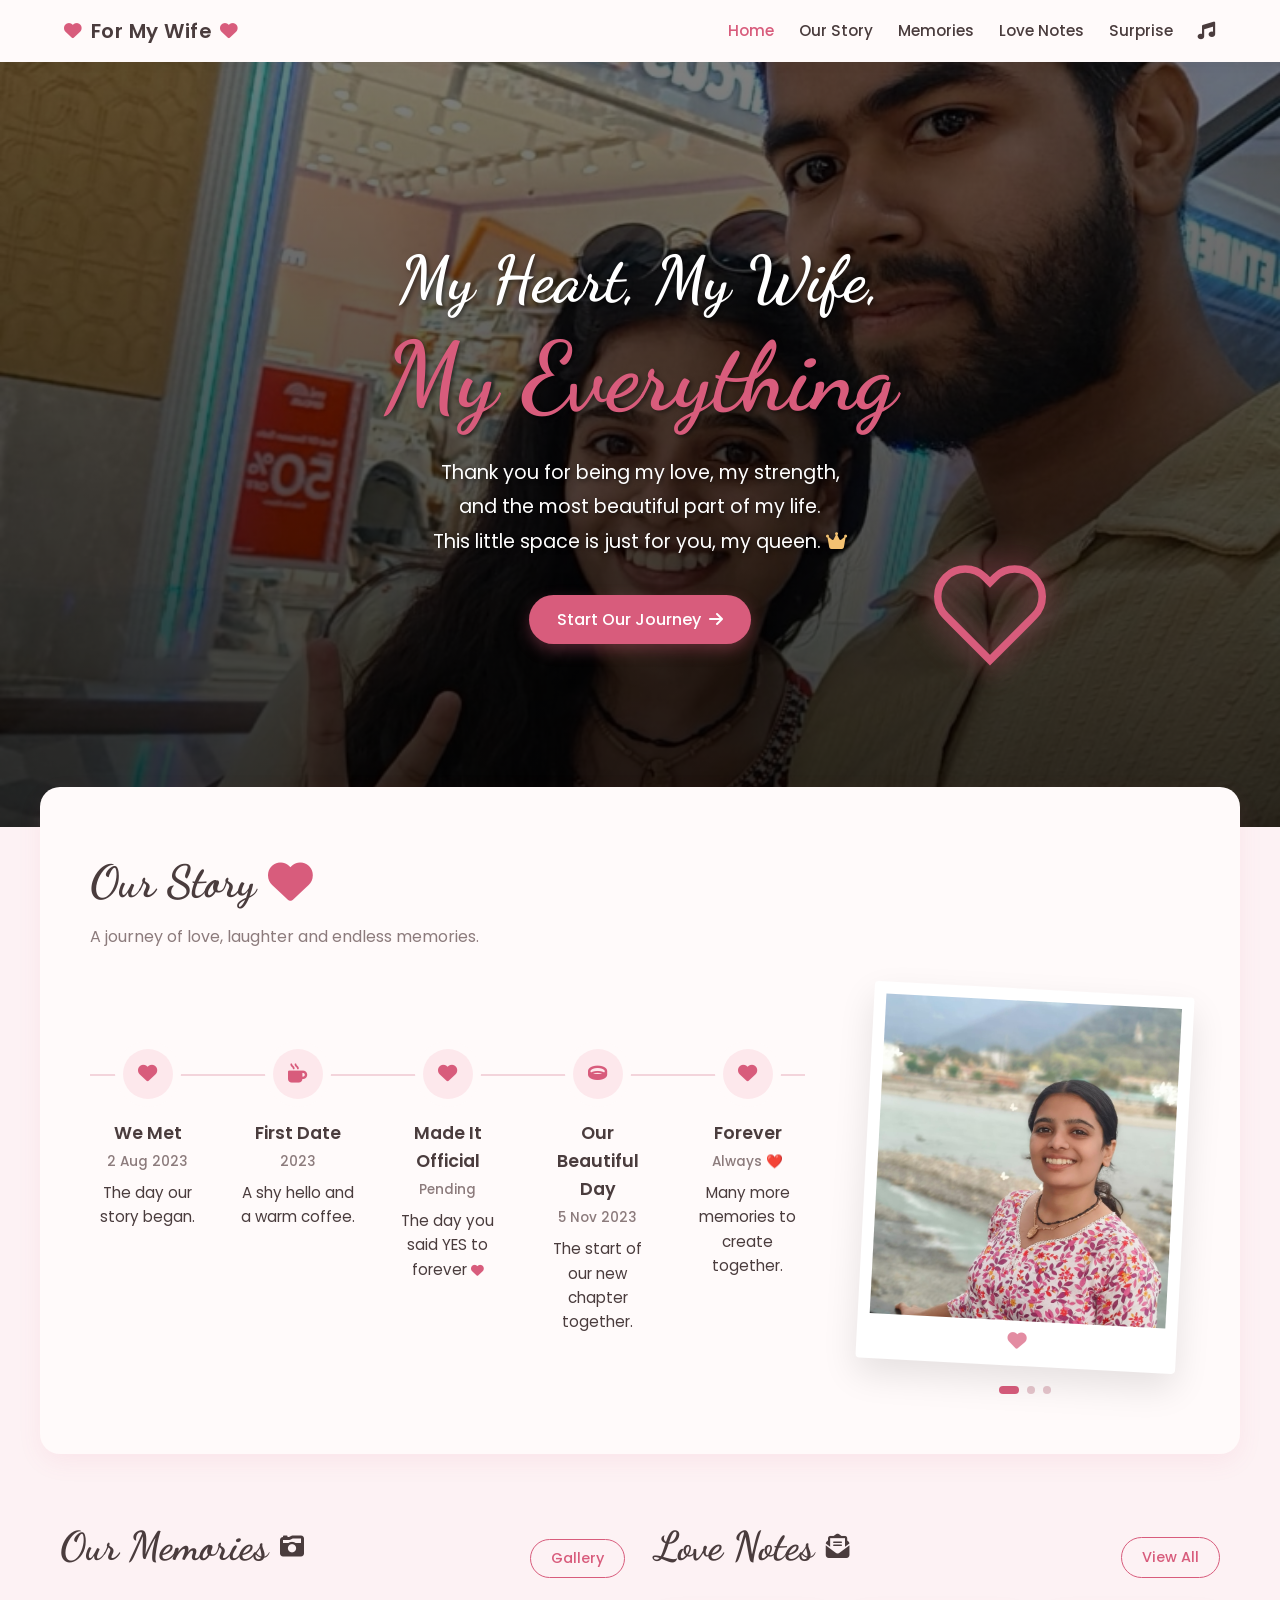
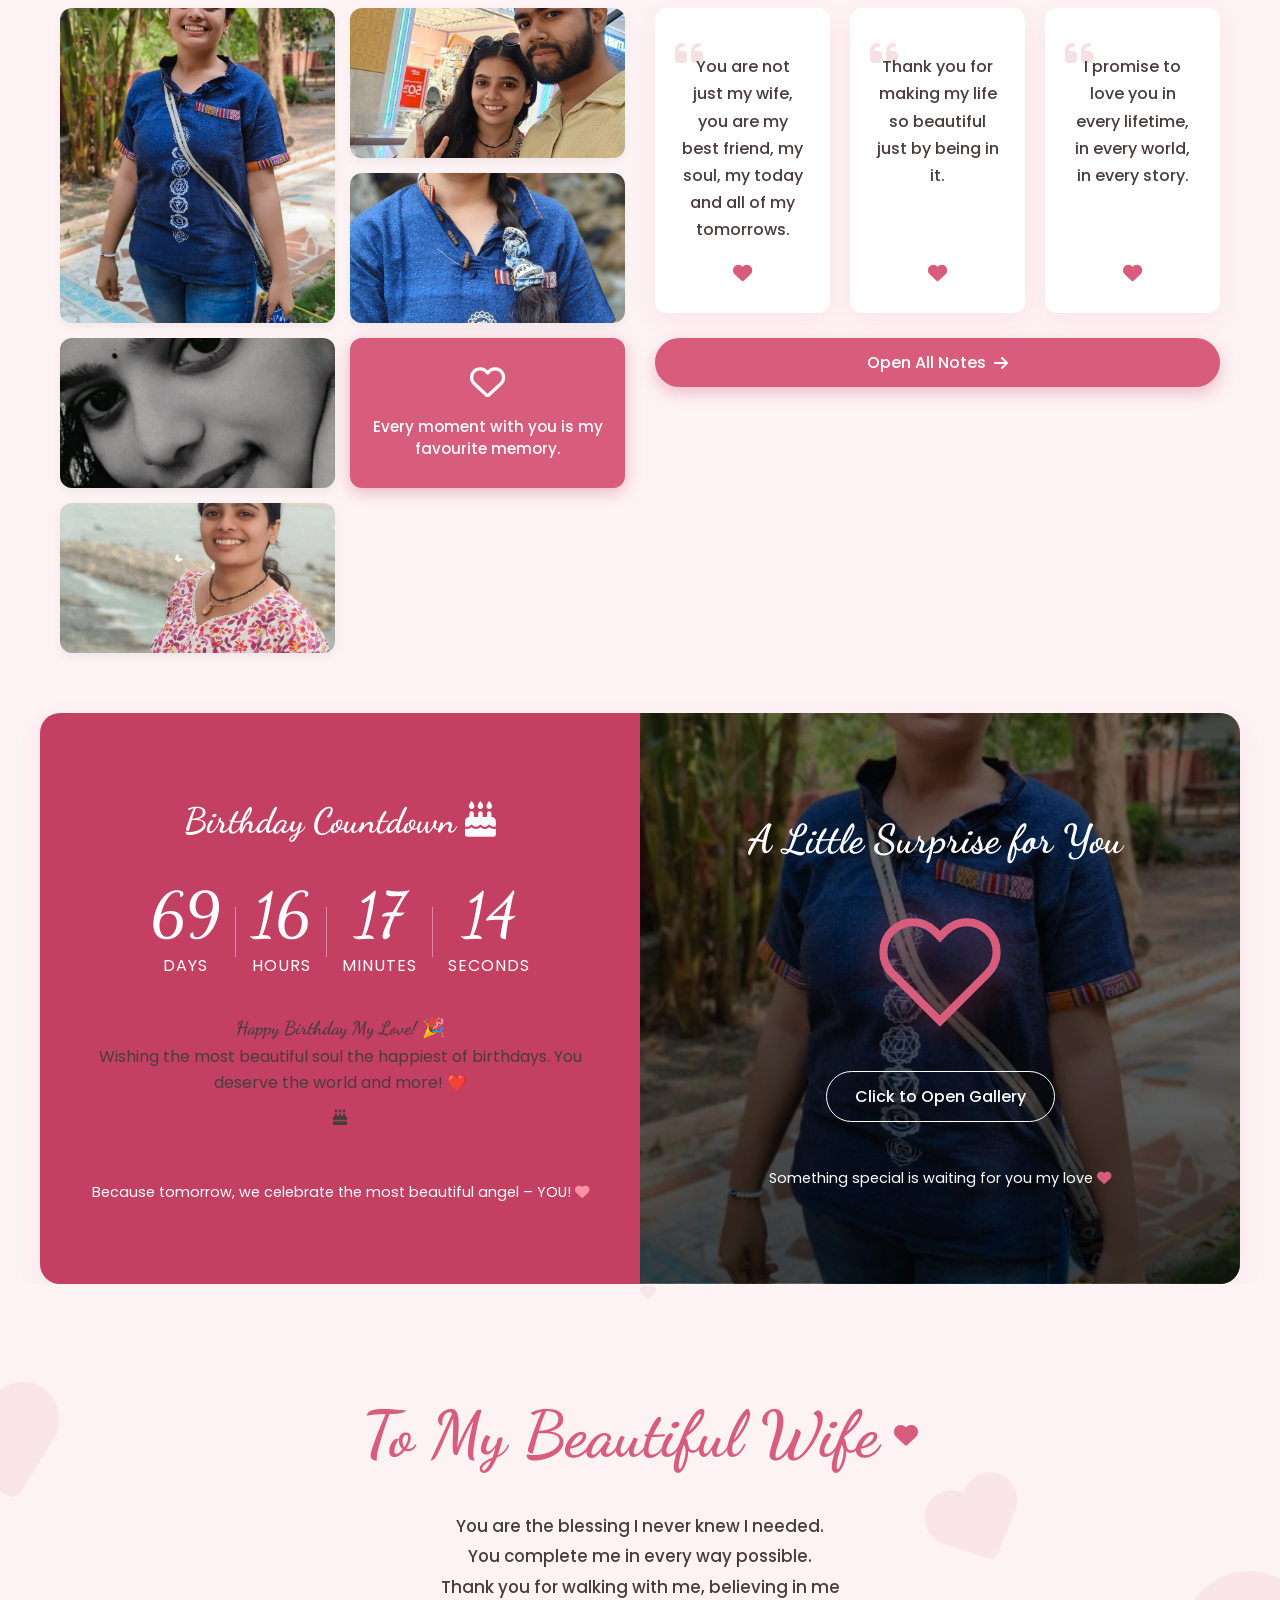
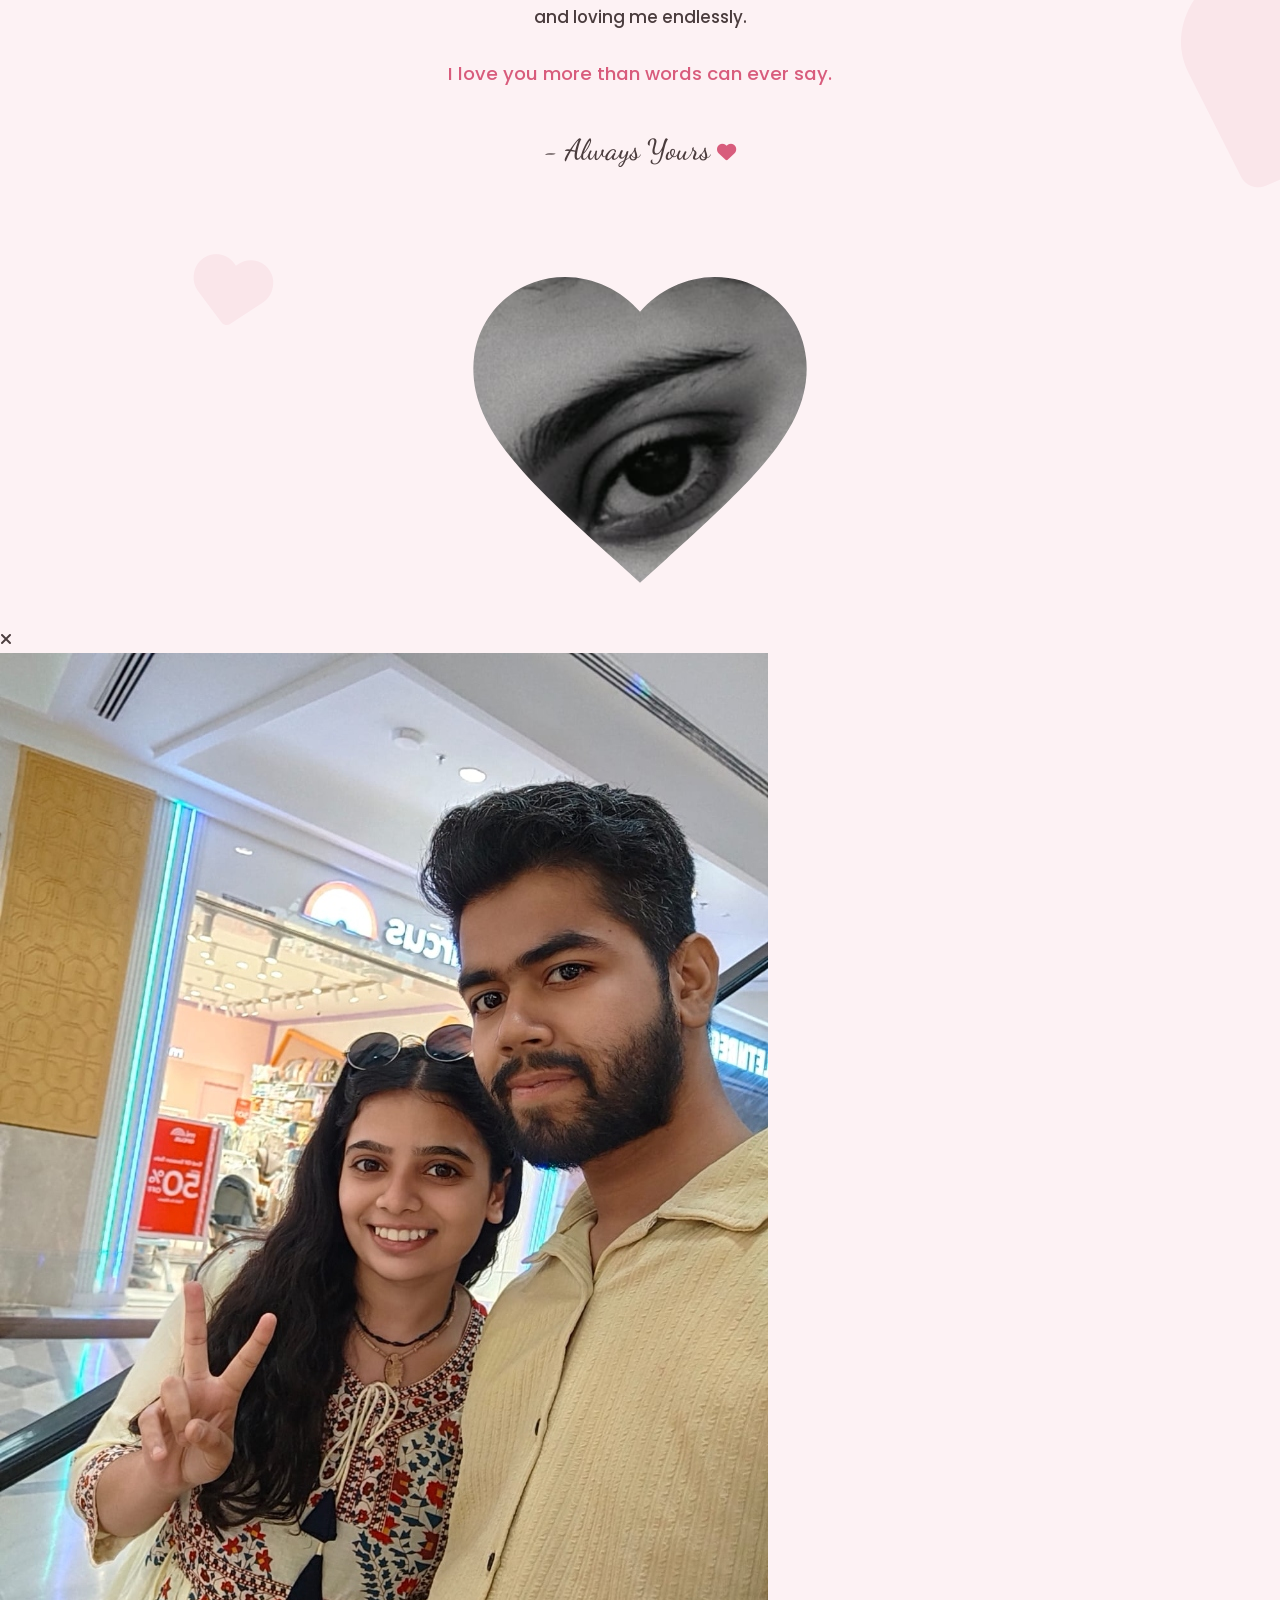
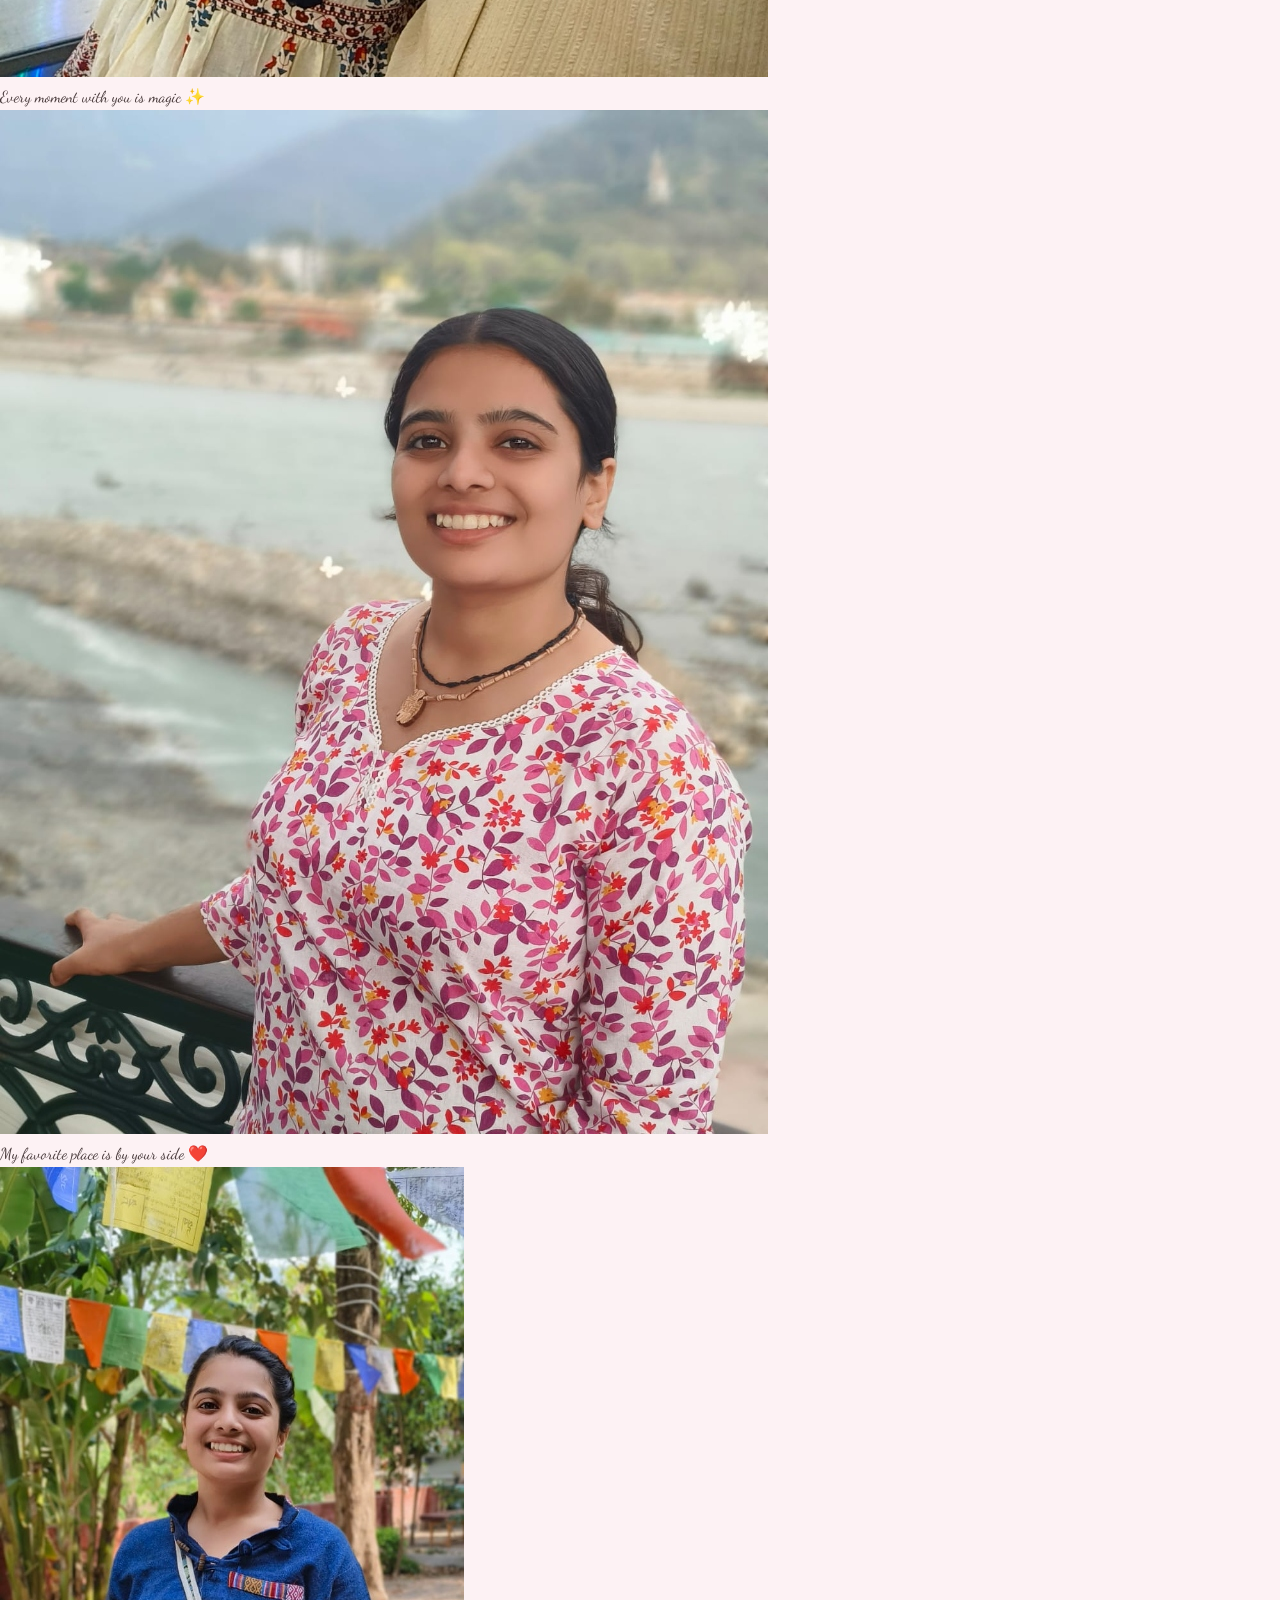
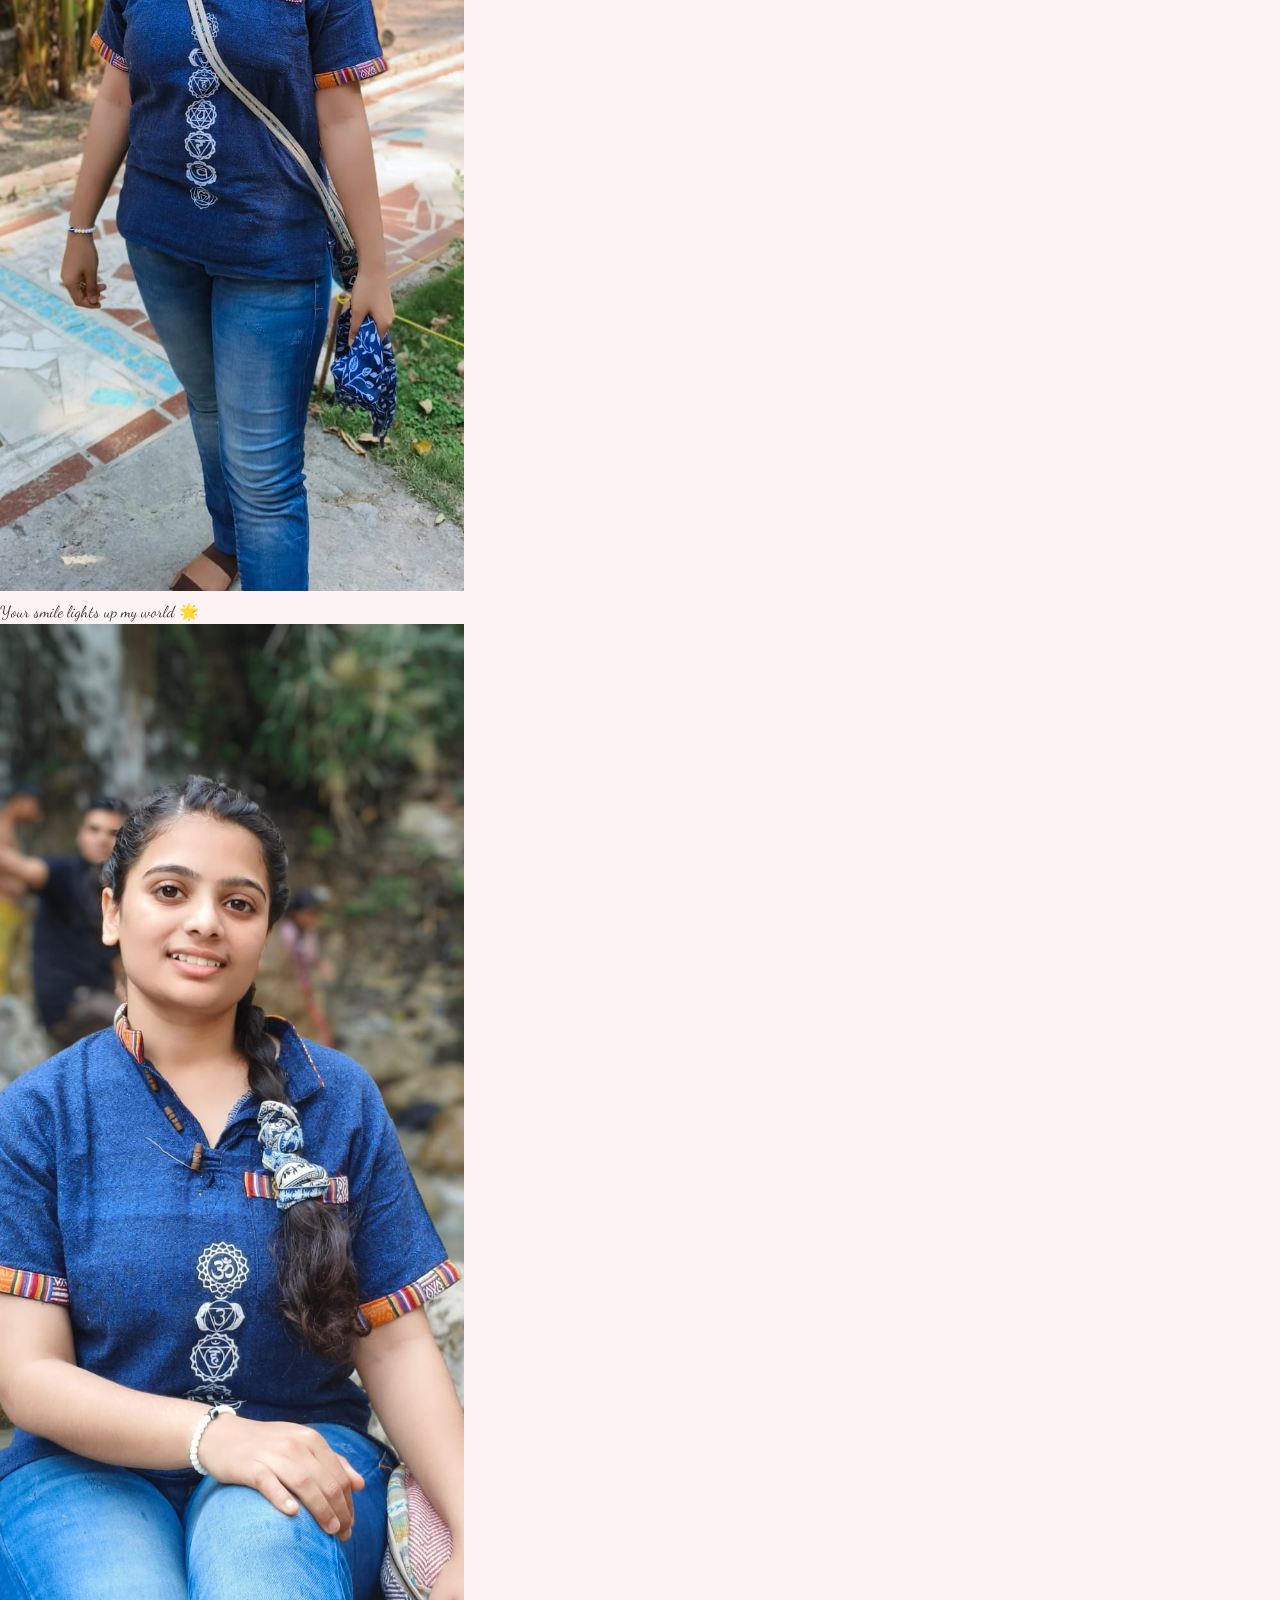
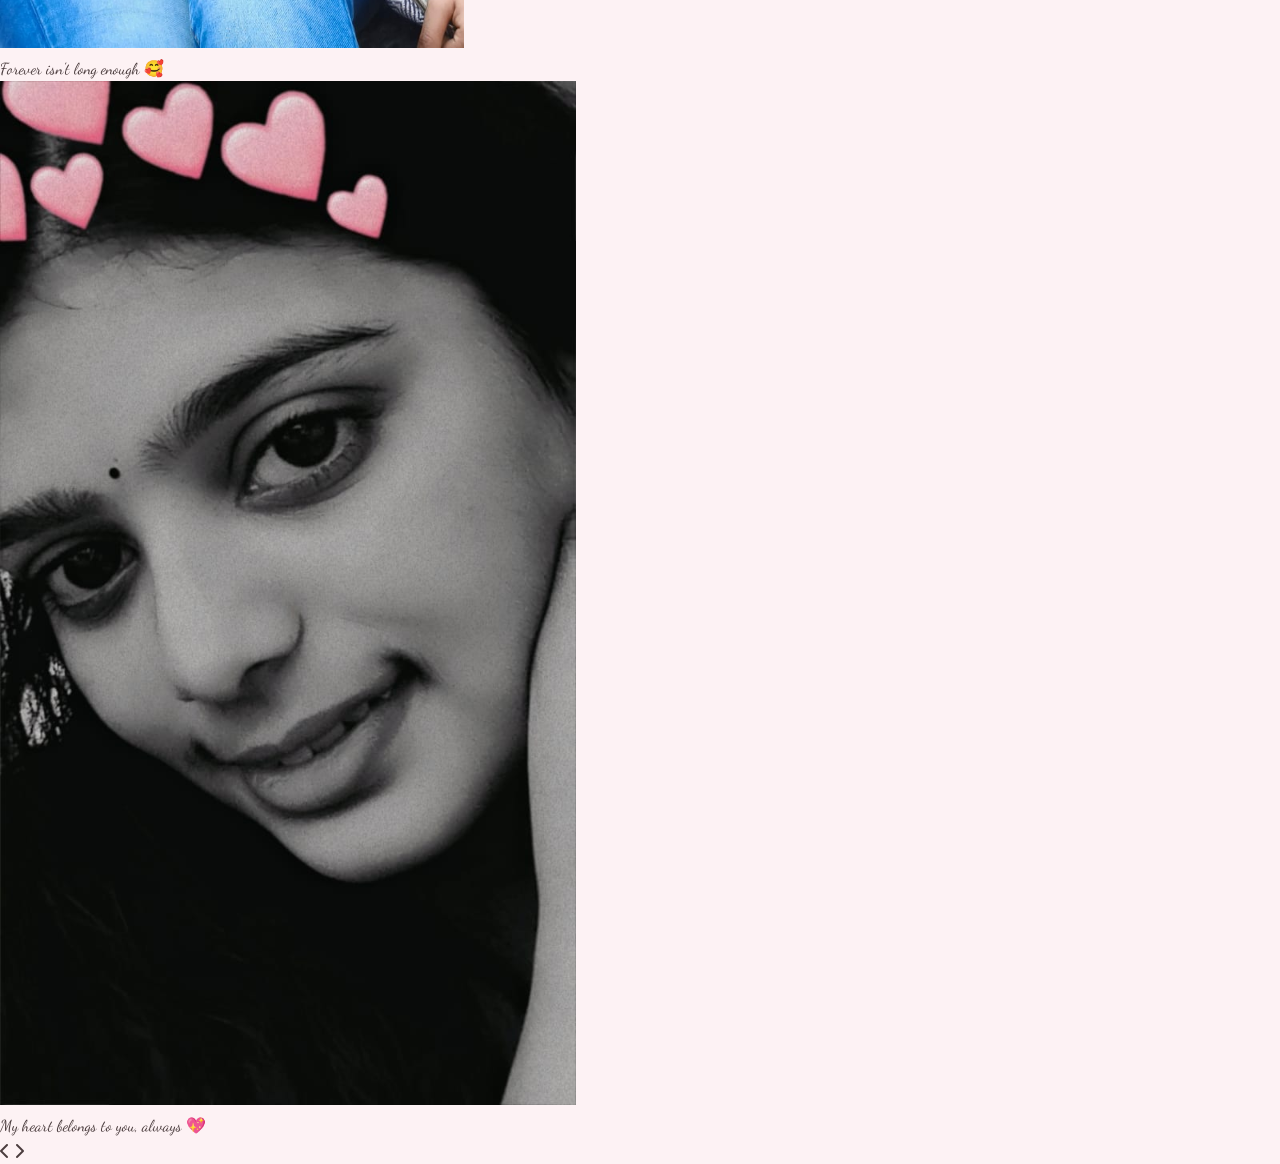
==== index.html @ cd4be619 "Initial commit: Romantic website for my wife" ====
<!DOCTYPE html>
<html lang="en">
<head>
    <meta charset="UTF-8">
    <meta name="viewport" content="width=device-width, initial-scale=1.0">
    <title>For My Wife</title>
    <!-- Google Fonts -->
    <link href="https://fonts.googleapis.com/css2?family=Dancing+Script:wght@600;700&family=Poppins:wght@300;400;500;600&display=swap" rel="stylesheet">
    <!-- Font Awesome Icons -->
    <link rel="stylesheet" href="https://cdnjs.cloudflare.com/ajax/libs/font-awesome/6.4.0/css/all.min.css">
    <!-- Custom CSS -->
    <link rel="stylesheet" href="style.css">
</head>
<body>

    <!-- Navigation -->
    <nav class="navbar">
        <div class="logo">
            <i class="fa-solid fa-heart logo-heart"></i> For My Wife <i class="fa-solid fa-heart logo-heart"></i>
        </div>
        <ul class="nav-links">
            <li><a href="#home" class="active">Home</a></li>
            <li><a href="#story">Our Story</a></li>
            <li><a href="#memories">Memories</a></li>
            <li><a href="all-notes.html">Love Notes</a></li>
            <li><a href="#surprise">Surprise</a></li>
            <li><a href="#" id="music-btn"><i class="fa-solid fa-music"></i></a></li>
        </ul>
        <div class="hamburger">
            <i class="fa-solid fa-bars"></i>
        </div>
    </nav>

    <!-- Mobile Menu Overlay -->
    <div class="mobile-menu">
        <div class="close-menu"><i class="fa-solid fa-xmark"></i></div>
        <ul>
            <li><a href="#home" class="mobile-link">Home</a></li>
            <li><a href="#story" class="mobile-link">Our Story</a></li>
            <li><a href="#memories" class="mobile-link">Memories</a></li>
            <li><a href="all-notes.html" class="mobile-link">Love Notes</a></li>
            <li><a href="#surprise" class="mobile-link">Surprise</a></li>
        </ul>
    </div>

    <!-- Hero Section -->
    <header id="home" class="hero" style="background-image: linear-gradient(rgba(0,0,0,0.5), rgba(0,0,0,0.8)), url('assets/photo1.jpg');">
        <div class="hero-content">
            <h1 class="script-font text-shadow">My Heart, My Wife,<br><span class="highlight">My Everything</span></h1>
            <p class="text-shadow">Thank you for being my love, my strength,<br>and the most beautiful part of my life.<br>This little space is just for you, my queen. <i class="fa-solid fa-crown text-gold"></i></p>
            <a href="#story" class="btn primary-btn pulse-anim">Start Our Journey <i class="fa-solid fa-arrow-right"></i></a>
        </div>
        <div class="glowing-heart">
            <svg viewBox="0 0 24 24" fill="none" stroke="currentColor" stroke-width="1.5"><path d="M20.84 4.61a5.5 5.5 0 0 0-7.78 0L12 5.67l-1.06-1.06a5.5 5.5 0 0 0-7.78 7.78l1.06 1.06L12 21.23l7.78-7.78 1.06-1.06a5.5 5.5 0 0 0 0-7.78z"></path></svg>
        </div>
        
        <!-- Floating hearts in hero -->
        <div class="floating-hearts">
            <i class="fa-solid fa-heart f-heart h1"></i>
            <i class="fa-solid fa-heart f-heart h2"></i>
            <i class="fa-solid fa-heart f-heart h3"></i>
            <i class="fa-solid fa-heart f-heart h4"></i>
        </div>
    </header>

    <!-- Our Story Section -->
    <section id="story" class="section our-story">
        <div class="story-header">
            <h2 class="script-font">Our Story <i class="fa-solid fa-heart text-pink"></i></h2>
            <p>A journey of love, laughter and endless memories.</p>
        </div>
        <div class="story-container">
            <div class="timeline">
                <div class="timeline-line"></div>
                <div class="timeline-item">
                    <div class="timeline-icon"><i class="fa-solid fa-heart"></i></div>
                    <div class="timeline-content">
                        <h3>We Met</h3>
                        <span class="date">2 Aug 2023</span>
                        <p>The day our story began.</p>
                    </div>
                </div>
                <div class="timeline-item">
                    <div class="timeline-icon"><i class="fa-solid fa-mug-hot"></i></div>
                    <div class="timeline-content">
                        <h3>First Date</h3>
                        <span class="date">2023</span>
                        <p>A shy hello and a warm coffee.</p>
                    </div>
                </div>
                <div class="timeline-item">
                    <div class="timeline-icon"><i class="fa-solid fa-heart"></i></div>
                    <div class="timeline-content">
                        <h3>Made It Official</h3>
                        <span class="date">Pending</span>
                        <p>The day you said YES to forever <i class="fa-solid fa-heart text-pink" style="font-size:0.8rem"></i></p>
                    </div>
                </div>
                <div class="timeline-item">
                    <div class="timeline-icon"><i class="fa-solid fa-ring"></i></div>
                    <div class="timeline-content">
                        <h3>Our Beautiful Day</h3>
                        <span class="date">5 Nov 2023</span>
                        <p>The start of our new chapter together.</p>
                    </div>
                </div>
                <div class="timeline-item">
                    <div class="timeline-icon"><i class="fa-solid fa-heart"></i></div>
                    <div class="timeline-content">
                        <h3>Forever</h3>
                        <span class="date">Always ❤️</span>
                        <p>Many more memories to create together.</p>
                    </div>
                </div>
            </div>
            
            <div class="story-image">
                <div class="polaroid">
                    <div class="polaroid-img" style="background-image: url('assets/photo2.jpg'); background-position: top center;"></div>
                    <i class="fa-solid fa-heart polaroid-heart"></i>
                </div>
                <div class="dots">
                    <span class="dot active"></span>
                    <span class="dot"></span>
                    <span class="dot"></span>
                </div>
            </div>
        </div>
    </section>

    <!-- Memories and Notes Section (Dual Grid) -->
    <section class="section dual-grid-container">
        
        <!-- Our Memories -->
        <div id="memories" class="memories-section">
            <div class="section-top">
                <h2 class="script-font">Our Memories <i class="fa-solid fa-camera-retro"></i></h2>
                <button class="btn outline-btn small-btn click-to-open">Gallery</button>
            </div>
            <div class="memories-grid">
                <div class="memory-img tall fade-in click-to-open" style="background-image: url('assets/photo3.jpg'); cursor: pointer;"></div>
                <div class="memory-img fade-in click-to-open" style="background-image: url('assets/photo1.jpg'); cursor: pointer;"></div>
                <div class="memory-img fade-in click-to-open" style="background-image: url('assets/photo4.png'); cursor: pointer;"></div>
                <div class="memory-img fade-in click-to-open" style="background-image: url('assets/photo5.png'); cursor: pointer;"></div>
                
                <div class="memory-text-card fade-in">
                    <i class="fa-regular fa-heart"></i>
                    <p>Every moment with you is my favourite memory.</p>
                </div>
                
                <div class="memory-img fade-in click-to-open" style="background-image: url('assets/photo2.jpg'); cursor: pointer;"></div>
            </div>
        </div>

        <!-- Love Notes -->
        <div id="notes" class="notes-section">
            <div class="section-top">
                <h2 class="script-font">Love Notes <i class="fa-solid fa-envelope-open-text text-pink"></i></h2>
                <a href="all-notes.html" class="btn outline-btn small-btn">View All</a>
            </div>
            <div class="notes-grid">
                <div class="note-card slide-up">
                    <div class="quote-icon"><i class="fa-solid fa-quote-left"></i></div>
                    <p>You are not just my wife, you are my best friend, my soul, my today and all of my tomorrows.</p>
                    <i class="fa-solid fa-heart note-heart"></i>
                </div>
                <div class="note-card slide-up" style="animation-delay: 0.1s;">
                    <div class="quote-icon"><i class="fa-solid fa-quote-left"></i></div>
                    <p>Thank you for making my life so beautiful just by being in it.</p>
                    <i class="fa-solid fa-heart note-heart"></i>
                </div>
                <div class="note-card slide-up" style="animation-delay: 0.2s;">
                    <div class="quote-icon"><i class="fa-solid fa-quote-left"></i></div>
                    <p>I promise to love you in every lifetime, in every world, in every story.</p>
                    <i class="fa-solid fa-heart note-heart"></i>
                </div>
            </div>
            <a href="all-notes.html" class="btn primary-btn full-width slide-up" style="animation-delay: 0.3s; text-decoration: none;">Open All Notes <i class="fa-solid fa-arrow-right"></i></a>
        </div>
    </section>

    <!-- Countdown and Surprise Section -->
    <section class="section dual-grid-container dark-grid">
        
        <!-- Countdown -->
        <div class="countdown-section" id="countdown-container">
            <h2 class="script-font text-white" id="countdown-title">Birthday Countdown <i class="fa-solid fa-cake-candles"></i></h2>
            <div class="countdown-timer" id="timer-display">
                <div class="time-unit">
                    <span class="number" id="days">00</span>
                    <span class="label">Days</span>
                </div>
                <div class="divider"></div>
                <div class="time-unit">
                    <span class="number" id="hours">00</span>
                    <span class="label">Hours</span>
                </div>
                <div class="divider"></div>
                <div class="time-unit">
                    <span class="number" id="minutes">00</span>
                    <span class="label">Minutes</span>
                </div>
                <div class="divider"></div>
                <div class="time-unit">
                    <span class="number" id="seconds">00</span>
                    <span class="label">Seconds</span>
                </div>
            </div>
            
            <div id="birthday-message" class="hidden-message">
                <h3 class="script-font text-center">Happy Birthday My Love! 🎉</h3>
                <p class="text-center">Wishing the most beautiful soul the happiest of birthdays. You deserve the world and more! ❤️</p>
                <div class="cake-icon pulse-anim mt-2"><i class="fa-solid fa-cake-candles"></i></div>
            </div>
            
            <p class="text-white text-center text-sm mt-3" id="countdown-subtitle">Because tomorrow, we celebrate the most beautiful angel – YOU! <i class="fa-solid fa-heart" style="color: #ff8fa3;"></i></p>
        </div>

        <!-- Surprise -->
        <div id="surprise" class="surprise-section" style="background-image: linear-gradient(rgba(0,0,0,0.5), rgba(0,0,0,0.7)), url('assets/photo3.jpg');">
            <h2 class="script-font text-white">A Little Surprise for You <i class="fa-solid fa-sparkles text-gold"></i></h2>
            <div class="glowing-heart-lg">
                <svg viewBox="0 0 24 24" fill="none" stroke="currentColor" stroke-width="1.5"><path d="M20.84 4.61a5.5 5.5 0 0 0-7.78 0L12 5.67l-1.06-1.06a5.5 5.5 0 0 0-7.78 7.78l1.06 1.06L12 21.23l7.78-7.78 1.06-1.06a5.5 5.5 0 0 0 0-7.78z"></path></svg>
            </div>
            <button class="btn outline-btn text-white click-to-open">Click to Open Gallery</button>
            <p class="text-white text-center text-sm mt-2">Something special is waiting for you my love <i class="fa-solid fa-heart text-pink"></i></p>
        </div>
    </section>

    <!-- Footer Section -->
    <footer class="footer">
        <div class="bg-hearts">
            <i class="fa-solid fa-heart"></i>
            <i class="fa-solid fa-heart"></i>
            <i class="fa-solid fa-heart"></i>
            <i class="fa-solid fa-heart"></i>
            <i class="fa-solid fa-heart"></i>
        </div>

        <div class="footer-content">
            <h2 class="script-font">To My Beautiful Wife <i class="fa-solid fa-heart text-pink" style="font-size: 1.5rem;"></i></h2>
            <p>You are the blessing I never knew I needed.<br>You complete me in every way possible.<br>Thank you for walking with me, believing in me<br>and loving me endlessly.</p>
            <p class="highlight-text">I love you more than words can ever say.</p>
            <p class="signature script-font">- Always Yours <i class="fa-solid fa-heart text-pink" style="font-size: 1.2rem;"></i></p>
        </div>
        
        <div class="footer-bottom">
            <div class="heart-mask-container">
                <div class="couple-heart-img" style="background-image: url('assets/photo5.png'); background-position: center 20%;"></div>
            </div>
        </div>
    </footer>

    <!-- Interactive Gallery Modal -->
    <div id="gallery-modal" class="modal">
        <div class="modal-content">
            <span class="close-modal"><i class="fa-solid fa-xmark"></i></span>
            <div class="gallery-container">
                <div class="gallery-slide active">
                    <img src="assets/photo1.jpg" alt="Our Memory 1">
                    <div class="slide-caption script-font">Every moment with you is magic ✨</div>
                </div>
                <div class="gallery-slide">
                    <img src="assets/photo2.jpg" alt="Our Memory 2">
                    <div class="slide-caption script-font">My favorite place is by your side ❤️</div>
                </div>
                <div class="gallery-slide">
                    <img src="assets/photo3.jpg" alt="Our Memory 3">
                    <div class="slide-caption script-font">Your smile lights up my world 🌟</div>
                </div>
                <div class="gallery-slide">
                    <img src="assets/photo4.png" alt="Our Memory 4">
                    <div class="slide-caption script-font">Forever isn't long enough 🥰</div>
                </div>
                <div class="gallery-slide">
                    <img src="assets/photo5.png" alt="Our Memory 5">
                    <div class="slide-caption script-font">My heart belongs to you, always 💖</div>
                </div>
                
                <a class="prev-slide"><i class="fa-solid fa-chevron-left"></i></a>
                <a class="next-slide"><i class="fa-solid fa-chevron-right"></i></a>
            </div>
            
            <div class="gallery-dots">
                <span class="g-dot active" data-index="0"></span>
                <span class="g-dot" data-index="1"></span>
                <span class="g-dot" data-index="2"></span>
                <span class="g-dot" data-index="3"></span>
                <span class="g-dot" data-index="4"></span>
            </div>
        </div>
    </div>

    <!-- Audio element (hidden) -->
    <audio id="bg-music" loop>
        <source src="" type="audio/mpeg">
    </audio>

    <script src="script.js"></script>
</body>
</html>
---- style.css ----
/* Variables */
:root {
    --primary-pink: #d85c7c;
    --primary-pink-hover: #bd4865;
    --light-pink: #fdf2f4;
    --lighter-pink: #fffafa;
    --dark-text: #4a3c3d;
    --light-text: #8c7b7c;
    --white: #ffffff;
    --gold: #f4c272;
    --card-shadow: 0 8px 25px rgba(216, 92, 124, 0.08);
    --heart-glow: 0 0 20px rgba(216, 92, 124, 0.6);
    --font-heading: 'Dancing Script', cursive;
    --font-body: 'Poppins', sans-serif;
    --border-radius: 12px;
}

/* Reset & Base */
* {
    margin: 0;
    padding: 0;
    box-sizing: border-box;
}

body {
    font-family: var(--font-body);
    color: var(--dark-text);
    background-color: var(--light-pink);
    line-height: 1.6;
    overflow-x: hidden;
    -webkit-font-smoothing: antialiased;
}

html {
    scroll-behavior: smooth;
}

/* Utilities */
.script-font { font-family: var(--font-heading); }
.text-gold { color: var(--gold); }
.text-white { color: var(--white); }
.text-pink { color: var(--primary-pink); }
.text-center { text-align: center; }
.text-sm { font-size: 0.9rem; }
.mt-2 { margin-top: 10px; }
.mt-3 { margin-top: 15px; }
.text-shadow { text-shadow: 2px 2px 4px rgba(0,0,0,0.5); }

/* Buttons */
.btn {
    padding: 12px 28px;
    border-radius: 30px;
    font-family: var(--font-body);
    font-weight: 500;
    font-size: 1rem;
    cursor: pointer;
    transition: all 0.3s ease;
    border: none;
    display: inline-flex;
    align-items: center;
    justify-content: center;
    gap: 8px;
    text-decoration: none;
}

.small-btn {
    padding: 8px 20px;
    font-size: 0.9rem;
}

.primary-btn {
    background-color: var(--primary-pink);
    color: var(--white);
    box-shadow: 0 6px 15px rgba(216, 92, 124, 0.35);
}

.primary-btn:hover {
    background-color: var(--primary-pink-hover);
    transform: translateY(-2px);
    box-shadow: 0 8px 20px rgba(216, 92, 124, 0.4);
}

.outline-btn {
    background-color: transparent;
    border: 1.5px solid var(--primary-pink);
    color: var(--primary-pink);
}

.outline-btn:hover {
    background-color: var(--primary-pink);
    color: var(--white);
}

.outline-btn.text-white {
    border-color: var(--white);
    color: var(--white);
}

.outline-btn.text-white:hover {
    background-color: var(--white);
    color: var(--primary-pink);
}

.full-width {
    width: 100%;
}

/* Navbar */
.navbar {
    display: flex;
    justify-content: space-between;
    align-items: center;
    padding: 15px 5%;
    background-color: rgba(255, 250, 250, 0.95);
    backdrop-filter: blur(10px);
    position: sticky;
    top: 0;
    z-index: 100;
    box-shadow: 0 2px 15px rgba(0,0,0,0.03);
}

.logo {
    font-weight: 600;
    font-size: 1.25rem;
    color: var(--dark-text);
    display: flex;
    align-items: center;
    gap: 8px;
    letter-spacing: 0.5px;
}

.logo-heart { 
    color: var(--primary-pink);
    font-size: 1.1rem;
}

.nav-links {
    display: none; /* Mobile first */
    list-style: none;
    gap: 25px;
    align-items: center;
}

.nav-links a {
    text-decoration: none;
    color: var(--dark-text);
    font-size: 0.95rem;
    font-weight: 500;
    transition: color 0.3s;
}

.nav-links a:hover, .nav-links a.active {
    color: var(--primary-pink);
}

#music-btn {
    font-size: 1.1rem;
}

.hamburger {
    display: block;
    font-size: 1.5rem;
    color: var(--dark-text);
    cursor: pointer;
}

/* Mobile Menu */
.mobile-menu {
    position: fixed;
    top: 0;
    right: -100%;
    width: 80%;
    max-width: 300px;
    height: 100vh;
    background-color: var(--white);
    z-index: 1000;
    box-shadow: -5px 0 20px rgba(0,0,0,0.1);
    transition: right 0.4s ease;
    padding: 40px 20px;
    display: flex;
    flex-direction: column;
}

.mobile-menu.active {
    right: 0;
}

.close-menu {
    align-self: flex-end;
    font-size: 1.8rem;
    color: var(--dark-text);
    cursor: pointer;
    margin-bottom: 30px;
}

.mobile-menu ul {
    list-style: none;
    display: flex;
    flex-direction: column;
    gap: 20px;
}

.mobile-menu a {
    text-decoration: none;
    color: var(--dark-text);
    font-size: 1.2rem;
    font-weight: 500;
    display: block;
    padding: 10px 0;
    border-bottom: 1px solid #eee;
}

/* Hero Section */
.hero {
    min-height: 85vh;
    background-size: cover;
    background-position: center;
    background-repeat: no-repeat;
    display: flex;
    flex-direction: column;
    justify-content: center;
    align-items: center;
    text-align: center;
    padding: 40px 20px;
    position: relative;
    color: var(--white);
    overflow: hidden;
}

.hero-content {
    z-index: 2;
    max-width: 700px;
}

.hero h1 {
    font-size: 3rem;
    line-height: 1.1;
    margin-bottom: 25px;
    font-weight: 700;
}

.hero h1 .highlight {
    color: var(--primary-pink);
    font-size: 4.5rem;
    display: block;
    margin-top: 10px;
}

.hero p {
    font-size: 1.05rem;
    margin-bottom: 35px;
    font-weight: 400;
    line-height: 1.8;
}

.glowing-heart {
    position: absolute;
    right: 15%;
    bottom: 20%;
    width: 90px;
    height: 90px;
    z-index: 2;
    animation: float 3s ease-in-out infinite;
}

.glowing-heart svg {
    width: 100%;
    height: 100%;
    stroke: var(--primary-pink);
    filter: drop-shadow(0 0 15px rgba(216, 92, 124, 0.8));
}

.floating-hearts {
    position: absolute;
    width: 100%;
    height: 100%;
    top: 0;
    left: 0;
    pointer-events: none;
    z-index: 1;
}

.f-heart {
    position: absolute;
    color: var(--primary-pink);
    opacity: 0.6;
    animation: floatUp 6s linear infinite;
}

.h1 { left: 10%; bottom: -20px; font-size: 1.5rem; animation-duration: 7s; }
.h2 { left: 30%; bottom: -20px; font-size: 2rem; animation-duration: 5s; animation-delay: 2s; }
.h3 { right: 20%; bottom: -20px; font-size: 1.2rem; animation-duration: 6s; animation-delay: 1s; }
.h4 { right: 5%; bottom: -20px; font-size: 1.8rem; animation-duration: 8s; animation-delay: 3s; }

/* Sections Base */
.section {
    padding: 60px 20px;
    max-width: 1200px;
    margin: 0 auto;
}

/* Our Story */
.our-story {
    background-color: var(--lighter-pink);
    border-radius: 20px;
    margin-top: -40px;
    position: relative;
    z-index: 10;
    box-shadow: var(--card-shadow);
    padding: 50px 30px;
}

.story-header {
    text-align: left;
    margin-bottom: 40px;
}

.story-header h2 {
    font-size: 2.8rem;
    color: var(--dark-text);
    display: inline-flex;
    align-items: center;
    gap: 12px;
}

.story-header p {
    color: var(--light-text);
    font-size: 1rem;
    margin-top: 5px;
}

.story-container {
    display: flex;
    flex-direction: column;
    gap: 50px;
}

.timeline {
    position: relative;
    display: flex;
    flex-direction: column;
    gap: 35px;
    padding-left: 20px;
}

.timeline-line {
    position: absolute;
    left: 45px;
    top: 0;
    bottom: 0;
    width: 2px;
    background-color: #f3d4db;
    z-index: 1;
}

.timeline-item {
    display: flex;
    gap: 25px;
    position: relative;
    z-index: 2;
    align-items: flex-start;
}

.timeline-icon {
    width: 50px;
    height: 50px;
    background-color: #fde8ec;
    border-radius: 50%;
    display: flex;
    align-items: center;
    justify-content: center;
    color: var(--primary-pink);
    font-size: 1.2rem;
    flex-shrink: 0;
    box-shadow: 0 0 0 6px var(--lighter-pink);
}

.timeline-content {
    padding-top: 5px;
}

.timeline-content h3 {
    font-size: 1.1rem;
    font-weight: 600;
    margin-bottom: 4px;
    color: var(--dark-text);
}

.timeline-content .date {
    display: block;
    font-size: 0.85rem;
    color: var(--light-text);
    margin-bottom: 8px;
    font-weight: 500;
}

.timeline-content p {
    font-size: 0.95rem;
    color: var(--dark-text);
}

.story-image {
    display: flex;
    flex-direction: column;
    align-items: center;
    gap: 20px;
    position: relative;
}

.polaroid {
    background: white;
    padding: 12px 12px 45px 12px;
    box-shadow: 0 15px 35px rgba(0,0,0,0.1);
    transform: rotate(3deg);
    border-radius: 4px;
    width: 100%;
    max-width: 320px;
    position: relative;
    transition: transform 0.3s ease;
}

.polaroid:hover {
    transform: rotate(0deg) scale(1.02);
}

.polaroid-img {
    width: 100%;
    height: 320px;
    background-size: cover;
    background-position: center;
    background-color: #eee;
}

.polaroid-heart {
    position: absolute;
    bottom: 15px;
    left: 50%;
    transform: translateX(-50%);
    color: var(--primary-pink);
    font-size: 1.2rem;
    opacity: 0.7;
}

.dots {
    display: flex;
    gap: 8px;
}

.dot {
    width: 8px;
    height: 8px;
    border-radius: 50%;
    background-color: #e6c5cc;
    transition: all 0.3s ease;
}

.dot.active {
    background-color: var(--primary-pink);
    width: 20px;
    border-radius: 10px;
}

/* Dual Grids Container */
.dual-grid-container {
    display: flex;
    flex-direction: column;
    gap: 40px;
}

.section-top {
    display: flex;
    justify-content: space-between;
    align-items: flex-end;
    margin-bottom: 30px;
}

.section-top h2 {
    font-size: 2.5rem;
    display: flex;
    align-items: center;
    gap: 12px;
}

.section-top h2 i { 
    color: var(--dark-text); 
    font-size: 1.5rem;
}

/* Memories Grid */
.memories-grid {
    display: grid;
    grid-template-columns: 1fr 1fr;
    grid-auto-rows: 150px;
    gap: 15px;
}

.memory-img {
    border-radius: var(--border-radius);
    background-size: cover;
    background-position: center;
    background-color: #ddd;
    transition: transform 0.3s ease;
    box-shadow: 0 4px 10px rgba(0,0,0,0.05);
}

.memory-img:hover {
    transform: scale(1.03);
    z-index: 2;
}

.memory-img.tall {
    grid-row: span 2;
}

.memory-text-card {
    background-color: var(--primary-pink);
    color: var(--white);
    border-radius: var(--border-radius);
    padding: 20px;
    display: flex;
    flex-direction: column;
    justify-content: center;
    align-items: center;
    text-align: center;
    gap: 15px;
    box-shadow: 0 4px 15px rgba(216, 92, 124, 0.4);
}

.memory-text-card i {
    font-size: 2.2rem;
}

.memory-text-card p {
    font-size: 0.95rem;
    font-weight: 500;
    line-height: 1.5;
}

/* Notes Grid */
.notes-grid {
    display: flex;
    flex-direction: column;
    gap: 20px;
    margin-bottom: 25px;
}

.note-card {
    background-color: var(--white);
    padding: 30px 25px;
    border-radius: var(--border-radius);
    box-shadow: var(--card-shadow);
    display: flex;
    flex-direction: column;
    align-items: center;
    text-align: center;
    gap: 20px;
    position: relative;
    transition: transform 0.3s ease;
}

.note-card:hover {
    transform: translateY(-5px);
}

.quote-icon {
    color: #f7e0e5;
    font-size: 2rem;
    align-self: flex-start;
    position: absolute;
    top: 20px;
    left: 20px;
}

.note-card p {
    font-size: 1rem;
    font-weight: 500;
    color: var(--dark-text);
    z-index: 2;
    margin-top: 15px;
    line-height: 1.7;
}

.note-heart {
    color: var(--primary-pink);
    font-size: 1.2rem;
    margin-top: auto;
}

/* Dark Grid (Countdown / Surprise) */
.dark-grid {
    padding: 0;
    gap: 0;
    border-radius: 20px;
    overflow: hidden;
    box-shadow: var(--card-shadow);
}

.countdown-section {
    background-color: #c44062;
    padding: 60px 20px;
    display: flex;
    flex-direction: column;
    align-items: center;
    justify-content: center;
    gap: 35px;
    text-align: center;
}

.countdown-section h2 {
    font-size: 2.2rem;
}

.countdown-timer {
    display: flex;
    gap: 15px;
    align-items: center;
    color: var(--white);
}

.time-unit {
    display: flex;
    flex-direction: column;
    align-items: center;
    min-width: 60px;
}

.time-unit .number {
    font-size: 2.8rem;
    font-weight: 600;
    line-height: 1;
    font-family: var(--font-heading);
}

.time-unit .label {
    font-size: 0.85rem;
    font-weight: 400;
    margin-top: 8px;
    text-transform: uppercase;
    letter-spacing: 1px;
}

.divider {
    width: 1px;
    height: 50px;
    background-color: rgba(255,255,255,0.4);
}

.surprise-section {
    background-size: cover;
    background-position: center;
    padding: 60px 20px;
    display: flex;
    flex-direction: column;
    align-items: center;
    justify-content: center;
    gap: 35px;
}

.surprise-section h2 {
    font-size: 2.5rem;
}

.glowing-heart-lg {
    width: 130px;
    height: 130px;
    animation: glow 2s ease-in-out infinite alternate;
}

.glowing-heart-lg svg {
    width: 100%;
    height: 100%;
    stroke: var(--primary-pink);
    filter: drop-shadow(0 0 20px rgba(216, 92, 124, 0.9));
}

/* Footer */
.footer {
    position: relative;
    padding: 80px 20px 0;
    text-align: center;
    background-color: #fdf2f4;
    overflow: hidden;
}

.bg-hearts {
    position: absolute;
    width: 100%;
    height: 100%;
    top: 0;
    left: 0;
    pointer-events: none;
}

.bg-hearts i {
    position: absolute;
    color: rgba(216, 92, 124, 0.08);
}
.bg-hearts i:nth-child(1) { font-size: 8rem; top: 10%; left: -5%; transform: rotate(-15deg); }
.bg-hearts i:nth-child(2) { font-size: 15rem; top: 30%; right: -10%; transform: rotate(20deg); }
.bg-hearts i:nth-child(3) { font-size: 5rem; top: 60%; left: 15%; transform: rotate(10deg); }
.bg-hearts i:nth-child(4) { font-size: 6rem; top: 20%; right: 20%; transform: rotate(-25deg); }

.footer-content {
    position: relative;
    z-index: 2;
    max-width: 600px;
    margin: 0 auto;
    display: flex;
    flex-direction: column;
    gap: 25px;
}

.footer h2 {
    font-size: 3rem;
    color: var(--primary-pink);
    display: flex;
    align-items: center;
    justify-content: center;
    gap: 15px;
}

.footer p {
    font-size: 1.05rem;
    font-weight: 500;
    line-height: 1.8;
}

.highlight-text {
    color: var(--primary-pink);
    font-weight: 600;
    font-size: 1.15rem !important;
}

.signature {
    font-size: 1.8rem !important;
    color: var(--dark-text);
    margin-top: 10px;
}

.footer-bottom {
    margin-top: 50px;
    display: flex;
    justify-content: center;
    position: relative;
    z-index: 1;
    width: 100%;
}

.heart-mask-container {
    width: 100%;
    max-width: 600px;
    height: 300px;
    position: relative;
    display: flex;
    justify-content: center;
    align-items: flex-end;
}

.couple-heart-img {
    width: 100%;
    height: 100%;
    background-size: cover;
    background-position: center;
    /* Using a CSS mask to create a heart shape */
    -webkit-mask-image: url("data:image/svg+xml,%3Csvg viewBox='0 0 24 24' xmlns='http://www.w3.org/2000/svg'%3E%3Cpath d='M12 21.35l-1.45-1.32C5.4 15.36 2 12.28 2 8.5 2 5.42 4.42 3 7.5 3c1.74 0 3.41.81 4.5 2.09C13.09 3.81 14.76 3 16.5 3 19.58 3 22 5.42 22 8.5c0 3.78-3.4 6.86-8.55 11.54L12 21.35z'/%3E%3C/svg%3E");
    mask-image: url("data:image/svg+xml,%3Csvg viewBox='0 0 24 24' xmlns='http://www.w3.org/2000/svg'%3E%3Cpath d='M12 21.35l-1.45-1.32C5.4 15.36 2 12.28 2 8.5 2 5.42 4.42 3 7.5 3c1.74 0 3.41.81 4.5 2.09C13.09 3.81 14.76 3 16.5 3 19.58 3 22 5.42 22 8.5c0 3.78-3.4 6.86-8.55 11.54L12 21.35z'/%3E%3C/svg%3E");
    -webkit-mask-repeat: no-repeat;
    mask-repeat: no-repeat;
    -webkit-mask-position: center bottom;
    mask-position: center bottom;
    -webkit-mask-size: contain;
    mask-size: contain;
}


/* Animations */
@keyframes float {
    0% { transform: translateY(0); }
    50% { transform: translateY(-15px); }
    100% { transform: translateY(0); }
}

@keyframes floatUp {
    0% { transform: translateY(100%) scale(0.5); opacity: 0; }
    20% { opacity: 0.6; }
    80% { opacity: 0.6; }
    100% { transform: translateY(-100vh) scale(1.5); opacity: 0; }
}

@keyframes glow {
    from { filter: drop-shadow(0 0 5px var(--primary-pink)); }
    to { filter: drop-shadow(0 0 25px var(--primary-pink)); }
}

@keyframes pulse {
    0% { transform: scale(1); box-shadow: 0 0 0 0 rgba(216, 92, 124, 0.7); }
    70% { transform: scale(1.05); box-shadow: 0 0 0 10px rgba(216, 92, 124, 0); }
    100% { transform: scale(1); box-shadow: 0 0 0 0 rgba(216, 92, 124, 0); }
}

.pulse-anim {
    animation: pulse 2s infinite;
}

/* Fade in animation classes (used by JS) */
.fade-in {
    opacity: 0;
    transform: translateY(20px);
    transition: opacity 0.6s ease, transform 0.6s ease;
}

.fade-in.visible {
    opacity: 1;
    transform: translateY(0);
}

.slide-up {
    opacity: 0;
    transform: translateY(30px);
    transition: opacity 0.8s ease, transform 0.8s ease;
}

.slide-up.visible {
    opacity: 1;
    transform: translateY(0);
}


/* Media Queries for Responsive Design */
@media (min-width: 768px) {
    .nav-links {
        display: flex;
    }
    .hamburger {
        display: none;
    }

    .hero h1 { font-size: 4rem; }
    .hero h1 .highlight { font-size: 6rem; }
    .hero p { font-size: 1.2rem; }
    
    .glowing-heart {
        width: 120px;
        height: 120px;
        right: 18%;
    }

    .our-story {
        padding: 60px 50px;
    }

    .story-container {
        flex-direction: row;
        align-items: center;
        justify-content: space-between;
    }
    
    .timeline {
        flex-direction: row;
        width: 65%;
        justify-content: space-between;
        align-items: flex-start;
        padding-left: 0;
    }

    .timeline-line {
        left: 0;
        top: 25px;
        bottom: auto;
        width: 100%;
        height: 2px;
    }

    .timeline-item {
        flex-direction: column;
        align-items: center;
        text-align: center;
        gap: 15px;
        flex: 1;
    }

    .timeline-icon {
        box-shadow: 0 0 0 8px var(--lighter-pink);
    }

    .story-image {
        width: 30%;
        flex-shrink: 0;
    }

    .dual-grid-container {
        flex-direction: row;
        gap: 30px;
    }

    .memories-section, .notes-section {
        flex: 1;
        width: 50%;
    }

    .dark-grid {
        flex-direction: row;
        gap: 0;
    }
    
    .countdown-section {
        width: 50%;
        padding: 80px 40px;
    }
    
    .surprise-section {
        width: 50%;
        padding: 80px 40px;
    }

    .countdown-timer .time-unit .number { font-size: 3.8rem; }
    .countdown-timer .time-unit .label { font-size: 1rem; }
    
    .notes-grid {
        flex-direction: row;
        flex-wrap: wrap;
        gap: 20px;
    }

    .note-card {
        width: calc(50% - 10px);
        flex: auto;
    }
    
    .note-card:last-child {
        width: 100%;
    }

    .footer {
        padding: 100px 40px 0;
    }
    
    .footer h2 {
        font-size: 4rem;
    }
    
    .heart-mask-container {
        height: 400px;
    }
}

@media (min-width: 1024px) {
    .notes-grid {
        flex-wrap: nowrap;
    }
    .note-card {
        width: 33.333%;
    }
    .note-card:last-child {
        width: 33.333%;
    }
}
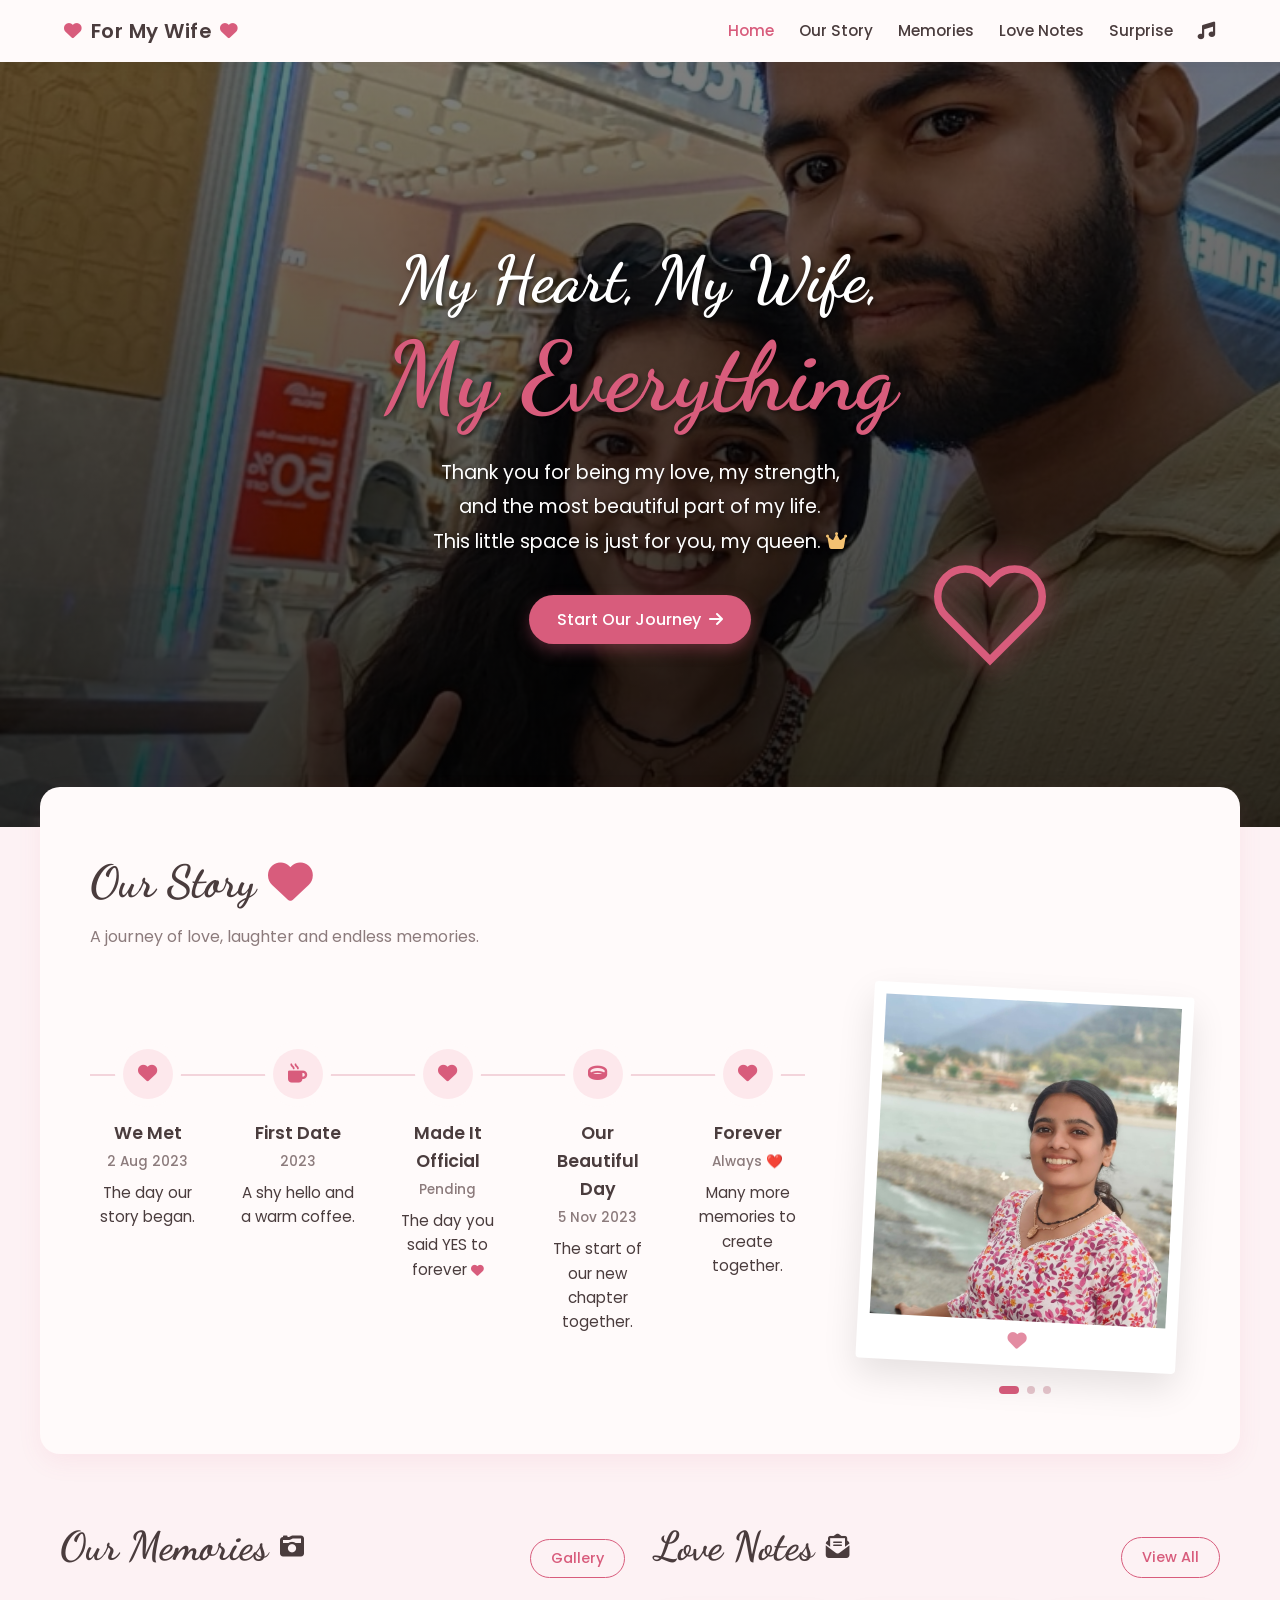
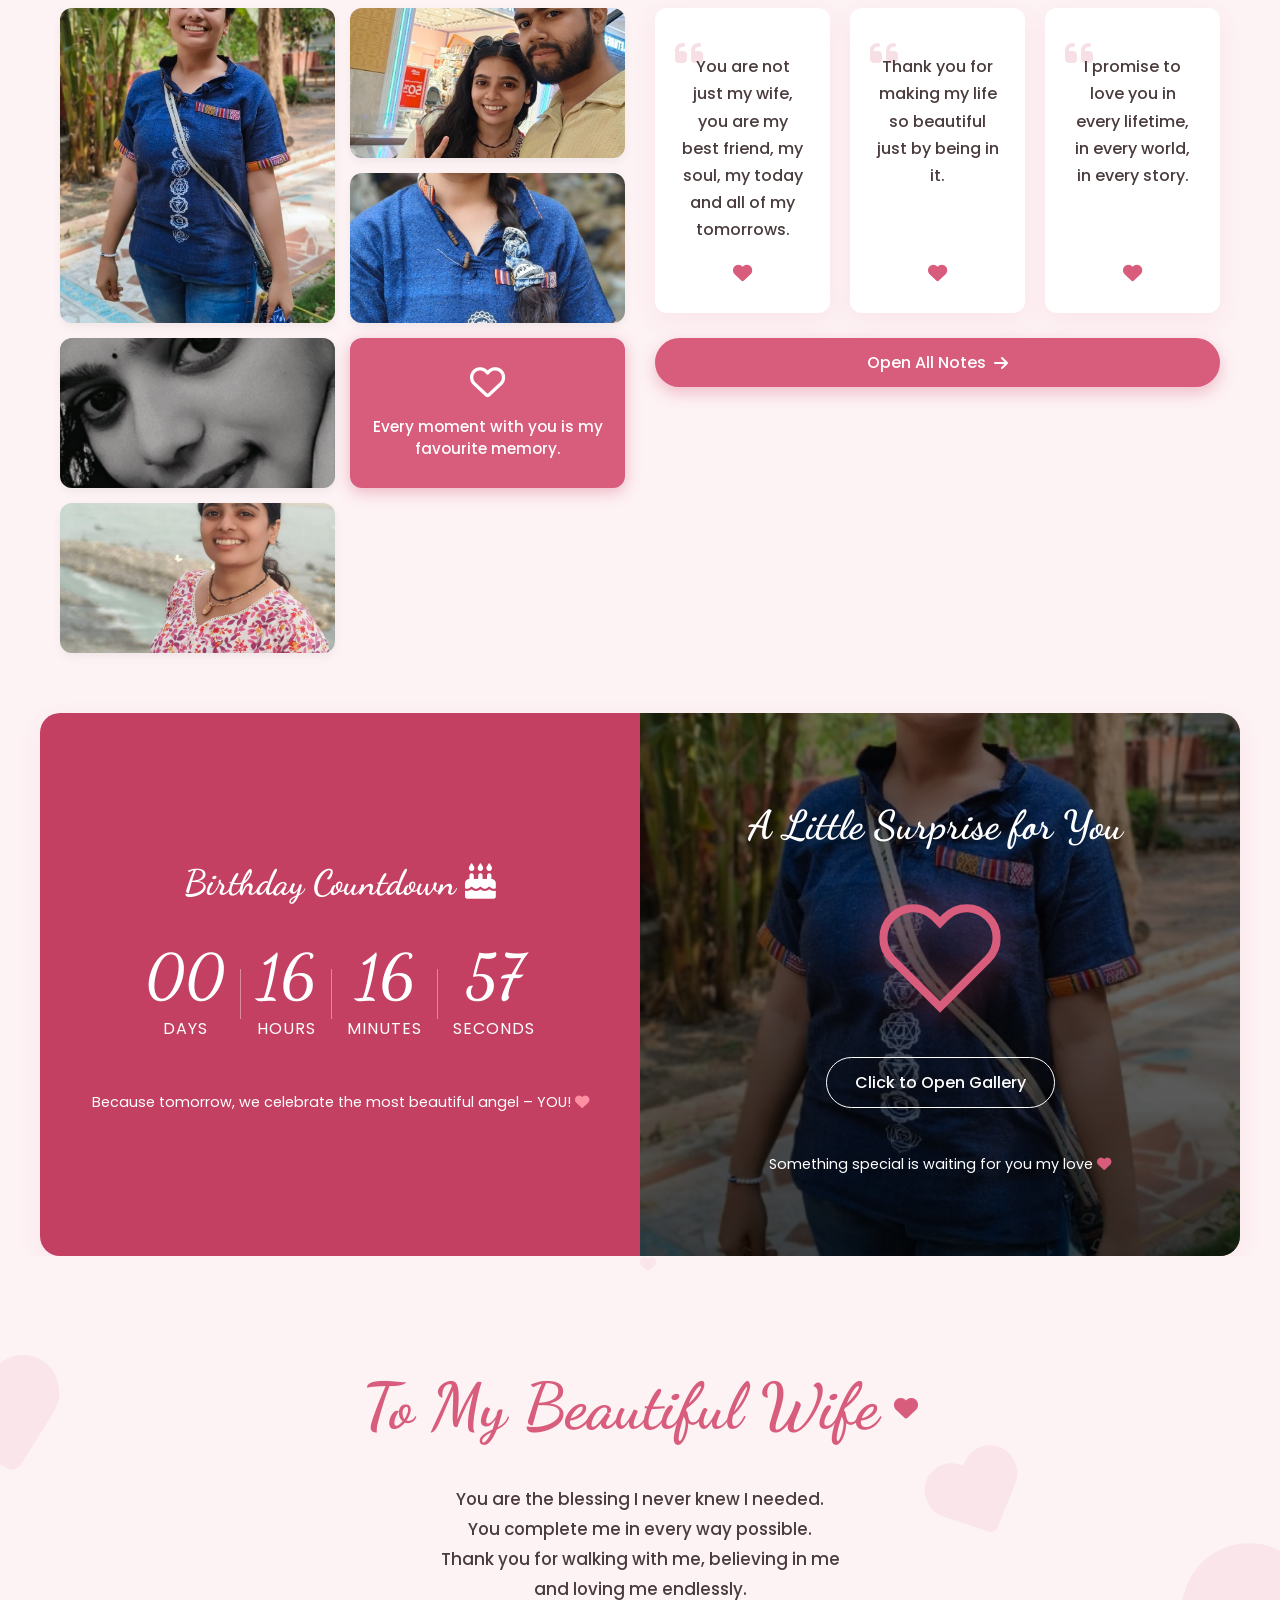
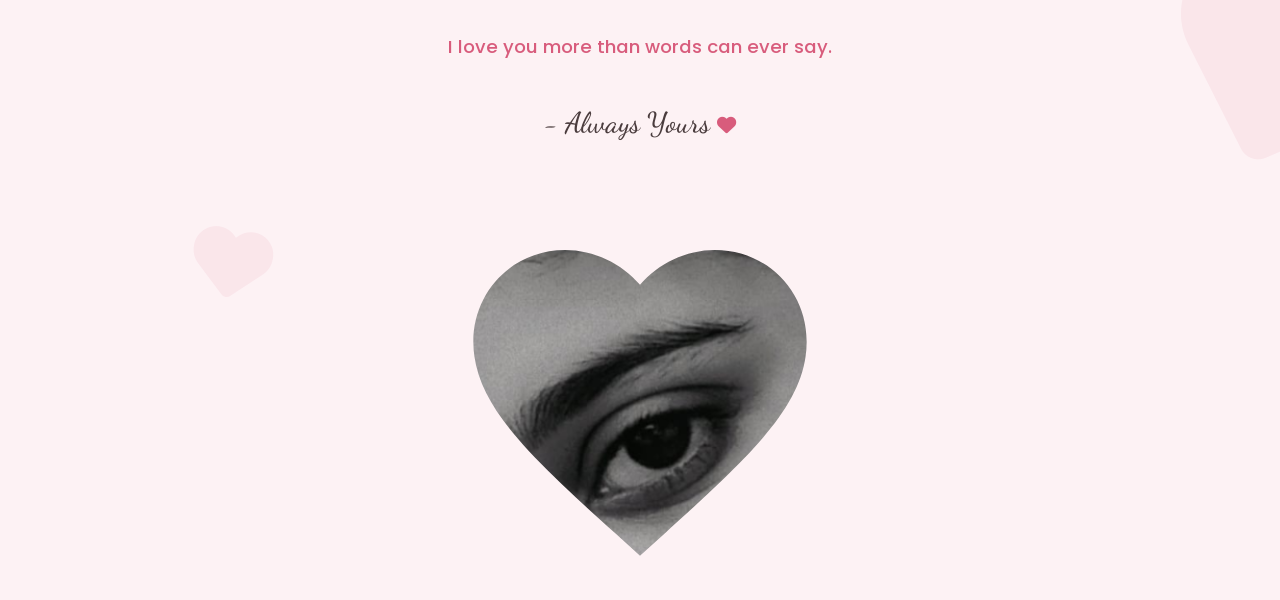
==== commit 2685a3f8: "Add 4 new photos to gallery" ====
--- a/index.html
+++ b/index.html
@@ -276,6 +276,22 @@
                     <img src="assets/photo5.png" alt="Our Memory 5">
                     <div class="slide-caption script-font">My heart belongs to you, always 💖</div>
                 </div>
+                <div class="gallery-slide">
+                    <img src="assets/photo6.png" alt="Our Memory 6">
+                    <div class="slide-caption script-font">You are my safe place 🏡</div>
+                </div>
+                <div class="gallery-slide">
+                    <img src="assets/photo7.png" alt="Our Memory 7">
+                    <div class="slide-caption script-font">Life is beautiful with you 🌸</div>
+                </div>
+                <div class="gallery-slide">
+                    <img src="assets/photo8.png" alt="Our Memory 8">
+                    <div class="slide-caption script-font">My soulmate and my best friend 💑</div>
+                </div>
+                <div class="gallery-slide">
+                    <img src="assets/photo9.png" alt="Our Memory 9">
+                    <div class="slide-caption script-font">To a lifetime of love ❤️</div>
+                </div>
                 
                 <a class="prev-slide"><i class="fa-solid fa-chevron-left"></i></a>
                 <a class="next-slide"><i class="fa-solid fa-chevron-right"></i></a>
@@ -287,6 +303,10 @@
                 <span class="g-dot" data-index="2"></span>
                 <span class="g-dot" data-index="3"></span>
                 <span class="g-dot" data-index="4"></span>
+                <span class="g-dot" data-index="5"></span>
+                <span class="g-dot" data-index="6"></span>
+                <span class="g-dot" data-index="7"></span>
+                <span class="g-dot" data-index="8"></span>
             </div>
         </div>
     </div>
--- a/style.css
+++ b/style.css
@@ -955,3 +955,237 @@
         width: 33.333%;
     }
 }
+
+/* Gallery Modal */
+.modal {
+    display: none;
+    position: fixed;
+    z-index: 2000;
+    left: 0;
+    top: 0;
+    width: 100%;
+    height: 100%;
+    background-color: rgba(0, 0, 0, 0.95);
+    backdrop-filter: blur(8px);
+    opacity: 0;
+    transition: opacity 0.3s ease;
+}
+
+.modal.show {
+    display: flex;
+    justify-content: center;
+    align-items: center;
+    opacity: 1;
+}
+
+.modal-content {
+    position: relative;
+    z-index: 10;
+    width: 95%;
+    max-width: 800px;
+    height: 70vh;
+    display: flex;
+    flex-direction: column;
+    justify-content: center;
+    background: transparent;
+}
+
+@media (min-width: 768px) {
+    .modal-content {
+        height: 85vh;
+        width: 90%;
+    }
+}
+
+.close-modal {
+    position: absolute;
+    top: -40px;
+    right: 0;
+    color: white;
+    font-size: 2.5rem;
+    font-weight: bold;
+    cursor: pointer;
+    z-index: 2010;
+    transition: color 0.3s;
+}
+
+.close-modal:hover {
+    color: var(--primary-pink);
+}
+
+.gallery-container {
+    position: relative;
+    width: 100%;
+    height: 100%;
+    display: flex;
+    justify-content: center;
+    align-items: center;
+    overflow: hidden;
+    border-radius: 15px;
+    box-shadow: 0 0 30px rgba(216, 92, 124, 0.3);
+}
+
+.gallery-slide {
+    display: none;
+    width: 100%;
+    height: 100%;
+    position: absolute;
+    top: 0;
+    left: 0;
+    animation: fadeEffect 0.5s;
+}
+
+.gallery-slide.active {
+    display: flex;
+    flex-direction: column;
+}
+
+.gallery-slide img {
+    width: 100%;
+    height: 100%;
+    object-fit: contain;
+    background-color: #000;
+}
+
+.slide-caption {
+    position: absolute;
+    bottom: 0;
+    width: 100%;
+    text-align: center;
+    padding: 20px;
+    background: linear-gradient(transparent, rgba(0,0,0,0.9));
+    color: white;
+    font-size: 1.6rem;
+}
+
+@media (min-width: 768px) {
+    .slide-caption {
+        font-size: 2.2rem;
+    }
+}
+
+.prev-slide, .next-slide {
+    cursor: pointer;
+    position: absolute;
+    top: 50%;
+    transform: translateY(-50%);
+    width: 45px;
+    height: 45px;
+    color: white;
+    font-size: 1.4rem;
+    transition: 0.3s;
+    user-select: none;
+    display: flex;
+    justify-content: center;
+    align-items: center;
+    background-color: rgba(255,255,255,0.15);
+    border-radius: 50%;
+    z-index: 10;
+}
+
+@media (min-width: 768px) {
+    .prev-slide, .next-slide {
+        width: 55px;
+        height: 55px;
+        font-size: 1.8rem;
+    }
+}
+
+.prev-slide:hover, .next-slide:hover {
+    background-color: var(--primary-pink);
+}
+
+.prev-slide { left: 10px; }
+.next-slide { right: 10px; }
+
+.gallery-dots {
+    text-align: center;
+    margin-top: 15px;
+}
+
+.g-dot {
+    cursor: pointer;
+    height: 12px;
+    width: 12px;
+    margin: 0 6px;
+    background-color: rgba(255,255,255,0.4);
+    border-radius: 50%;
+    display: inline-block;
+    transition: background-color 0.3s ease;
+}
+
+.g-dot.active, .g-dot:hover {
+    background-color: var(--primary-pink);
+    box-shadow: 0 0 12px var(--primary-pink);
+}
+
+@keyframes fadeEffect {
+    from {opacity: 0.4}
+    to {opacity: 1}
+}
+
+/* Birthday Hidden Message */
+.hidden-message {
+    display: none;
+    flex-direction: column;
+    align-items: center;
+    justify-content: center;
+    gap: 15px;
+    padding: 30px;
+    background: rgba(255, 255, 255, 0.1);
+    backdrop-filter: blur(5px);
+    border-radius: 15px;
+    border: 1px solid rgba(255, 255, 255, 0.2);
+    color: white;
+}
+
+.hidden-message h3 {
+    font-size: 2.2rem;
+    color: #ffd700;
+    text-align: center;
+}
+
+@media (min-width: 768px) {
+    .hidden-message h3 {
+        font-size: 2.8rem;
+    }
+}
+
+.cake-icon {
+    font-size: 3rem;
+    color: #ff9a9e;
+}
+
+@media (min-width: 768px) {
+    .cake-icon {
+        font-size: 4rem;
+    }
+}
+
+/* Falling Hearts Rain for Modal */
+.heart-rain {
+    position: absolute;
+    top: -10vh;
+    color: rgba(255, 107, 129, 0.7);
+    pointer-events: none;
+    z-index: 1; /* Behind modal content */
+    animation: fall linear forwards;
+    filter: drop-shadow(0 0 5px rgba(255, 107, 129, 0.5));
+}
+
+@keyframes fall {
+    0% {
+        transform: translateY(0) rotate(0deg);
+        opacity: 0;
+    }
+    10% {
+        opacity: 0.8;
+    }
+    90% {
+        opacity: 0.8;
+    }
+    100% {
+        transform: translateY(120vh) rotate(360deg);
+        opacity: 0;
+    }
+}
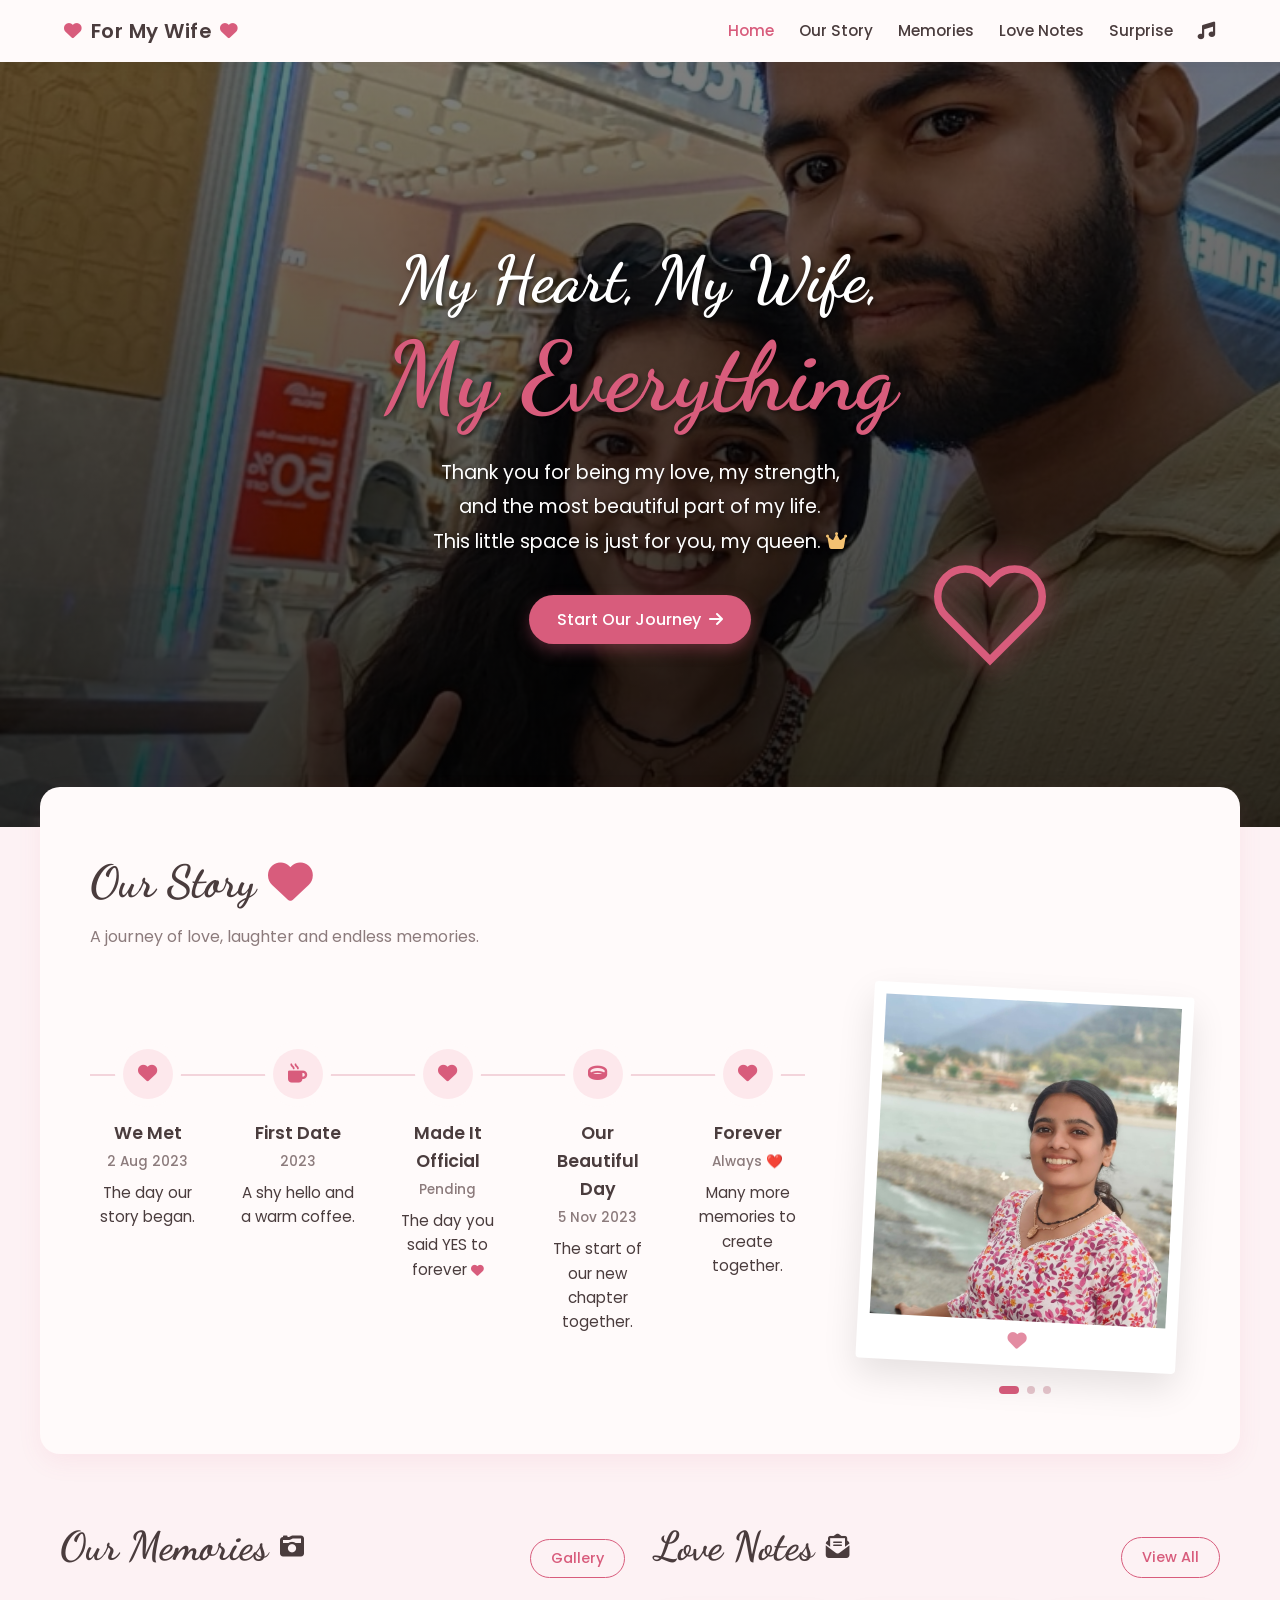
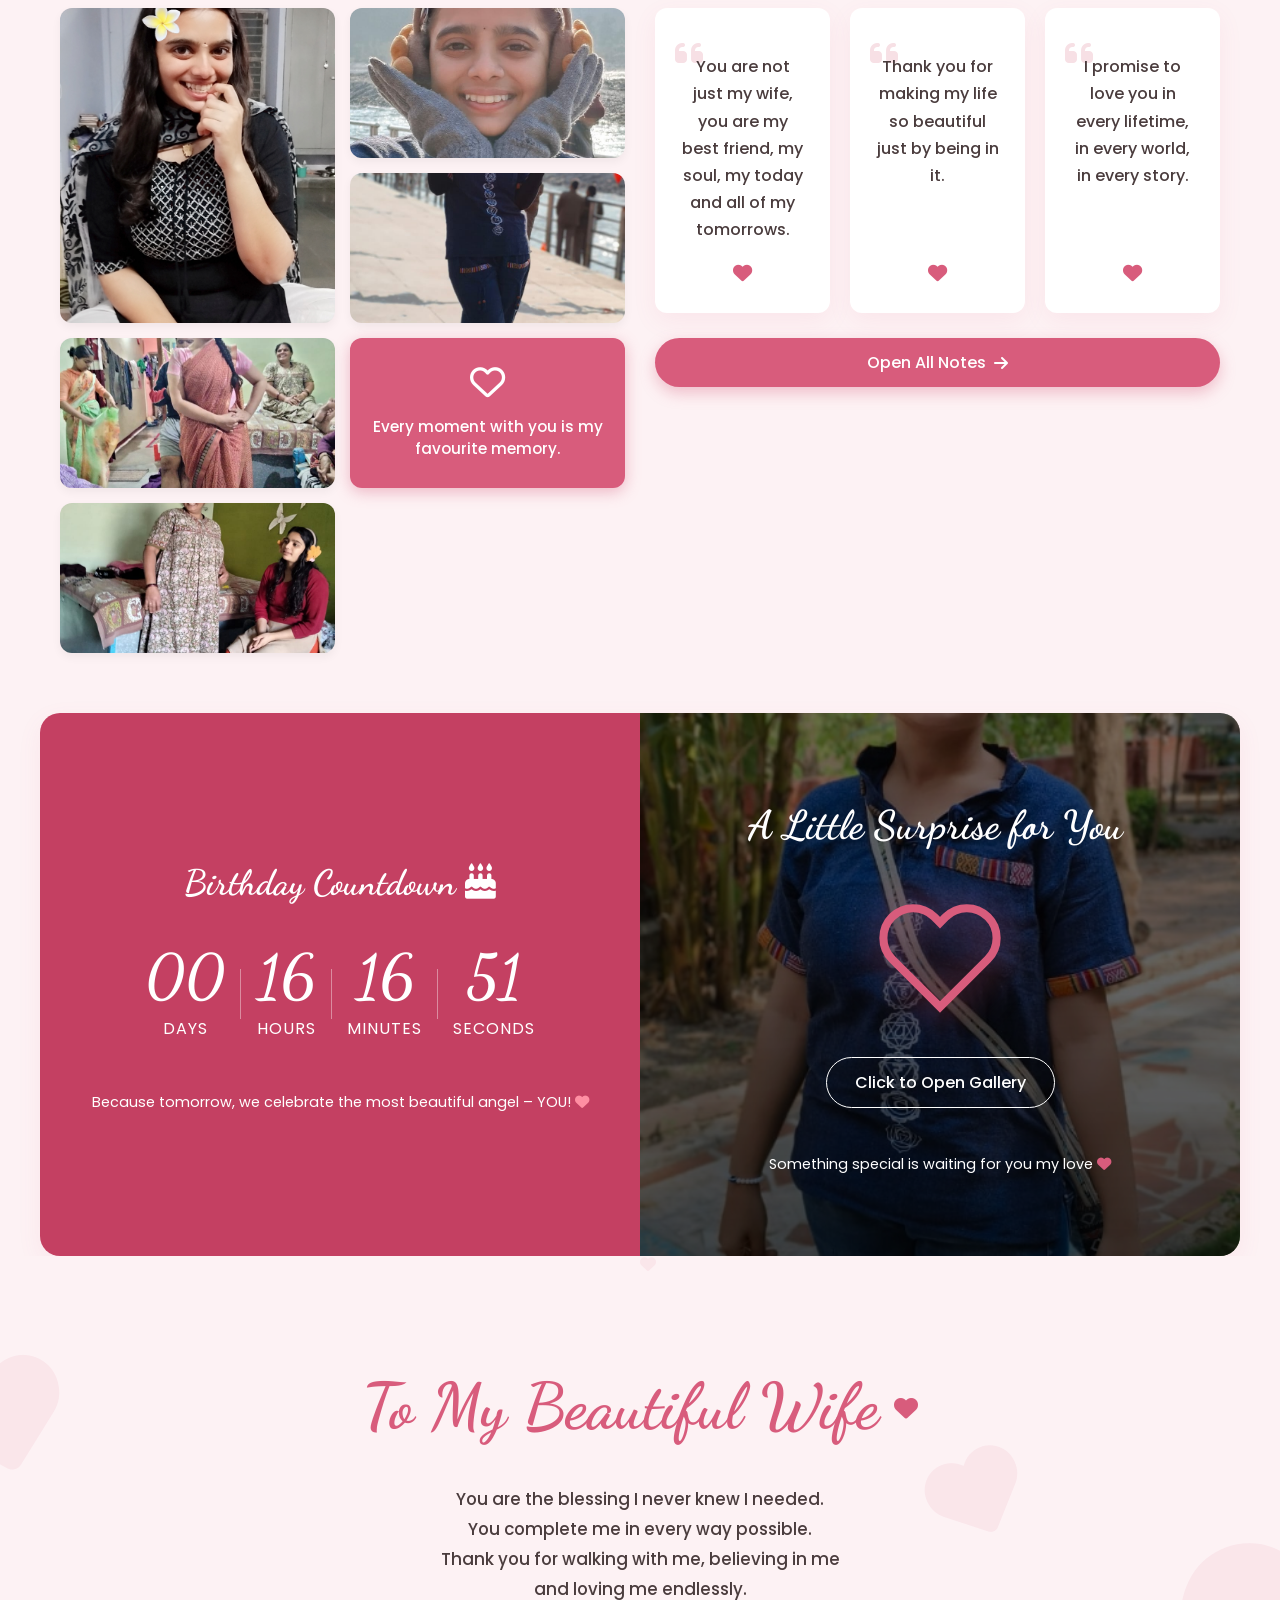
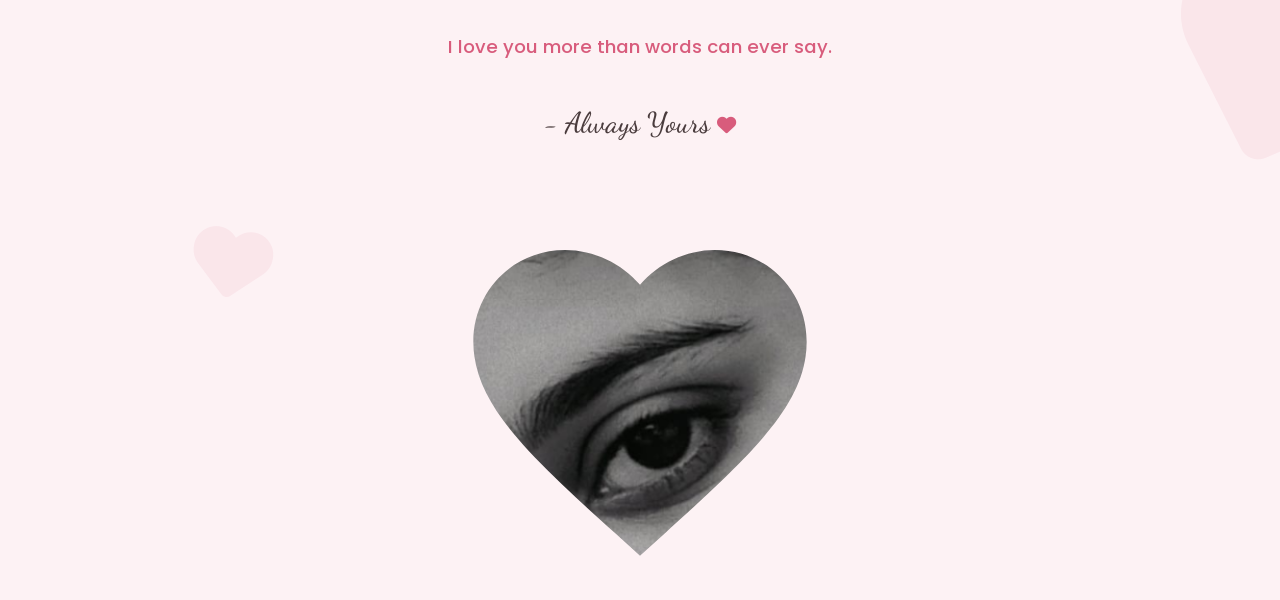
==== commit 800eec52: "Update Memories grid on homepage to use 5 new unique photos" ====
--- a/index.html
+++ b/index.html
@@ -138,17 +138,17 @@
                 <button class="btn outline-btn small-btn click-to-open">Gallery</button>
             </div>
             <div class="memories-grid">
-                <div class="memory-img tall fade-in click-to-open" style="background-image: url('assets/photo3.jpg'); cursor: pointer;"></div>
-                <div class="memory-img fade-in click-to-open" style="background-image: url('assets/photo1.jpg'); cursor: pointer;"></div>
-                <div class="memory-img fade-in click-to-open" style="background-image: url('assets/photo4.png'); cursor: pointer;"></div>
-                <div class="memory-img fade-in click-to-open" style="background-image: url('assets/photo5.png'); cursor: pointer;"></div>
+                <div class="memory-img tall fade-in click-to-open" style="background-image: url('assets/P.jpeg'); cursor: pointer;"></div>
+                <div class="memory-img fade-in click-to-open" style="background-image: url('assets/photo6.jpeg'); cursor: pointer;"></div>
+                <div class="memory-img fade-in click-to-open" style="background-image: url('assets/photo7.jpeg'); cursor: pointer;"></div>
+                <div class="memory-img fade-in click-to-open" style="background-image: url('assets/photo8.jpeg'); cursor: pointer;"></div>
                 
                 <div class="memory-text-card fade-in">
                     <i class="fa-regular fa-heart"></i>
                     <p>Every moment with you is my favourite memory.</p>
                 </div>
                 
-                <div class="memory-img fade-in click-to-open" style="background-image: url('assets/photo2.jpg'); cursor: pointer;"></div>
+                <div class="memory-img fade-in click-to-open" style="background-image: url('assets/photo9.jpeg'); cursor: pointer;"></div>
             </div>
         </div>
 
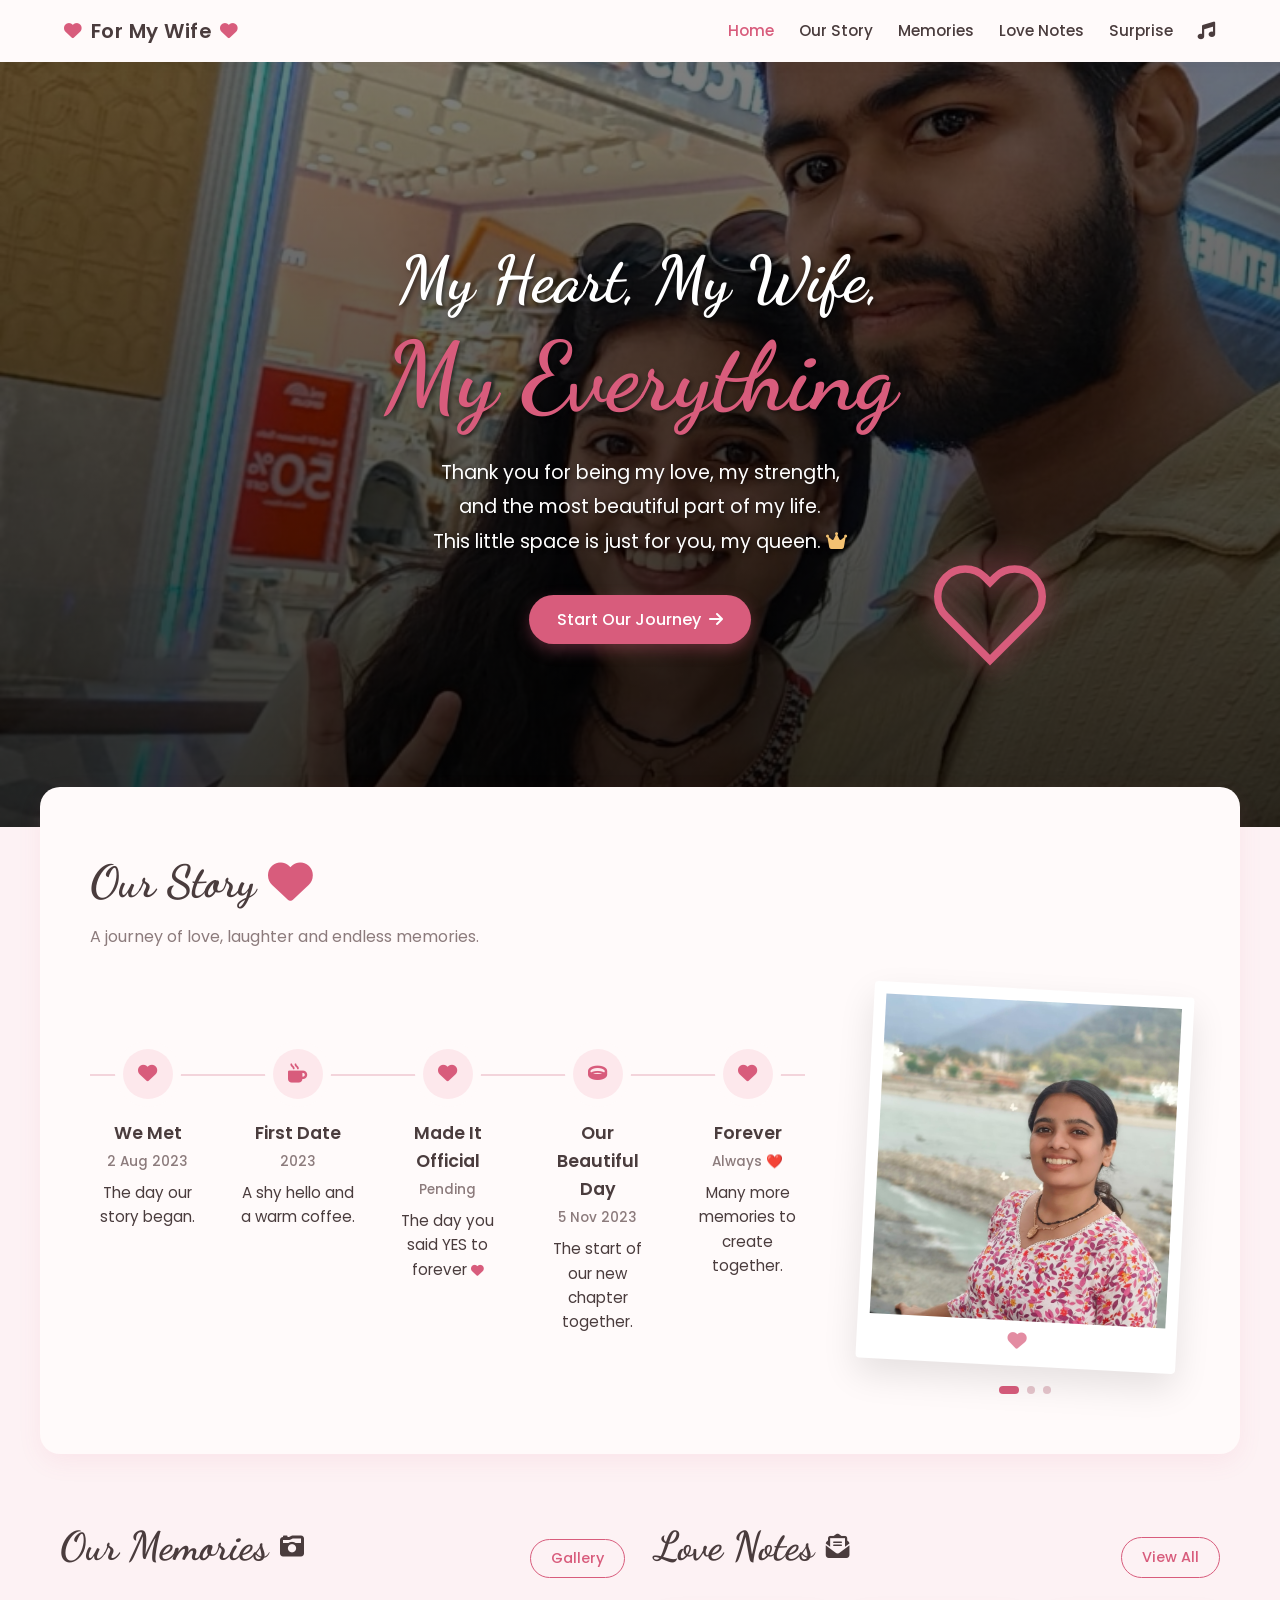
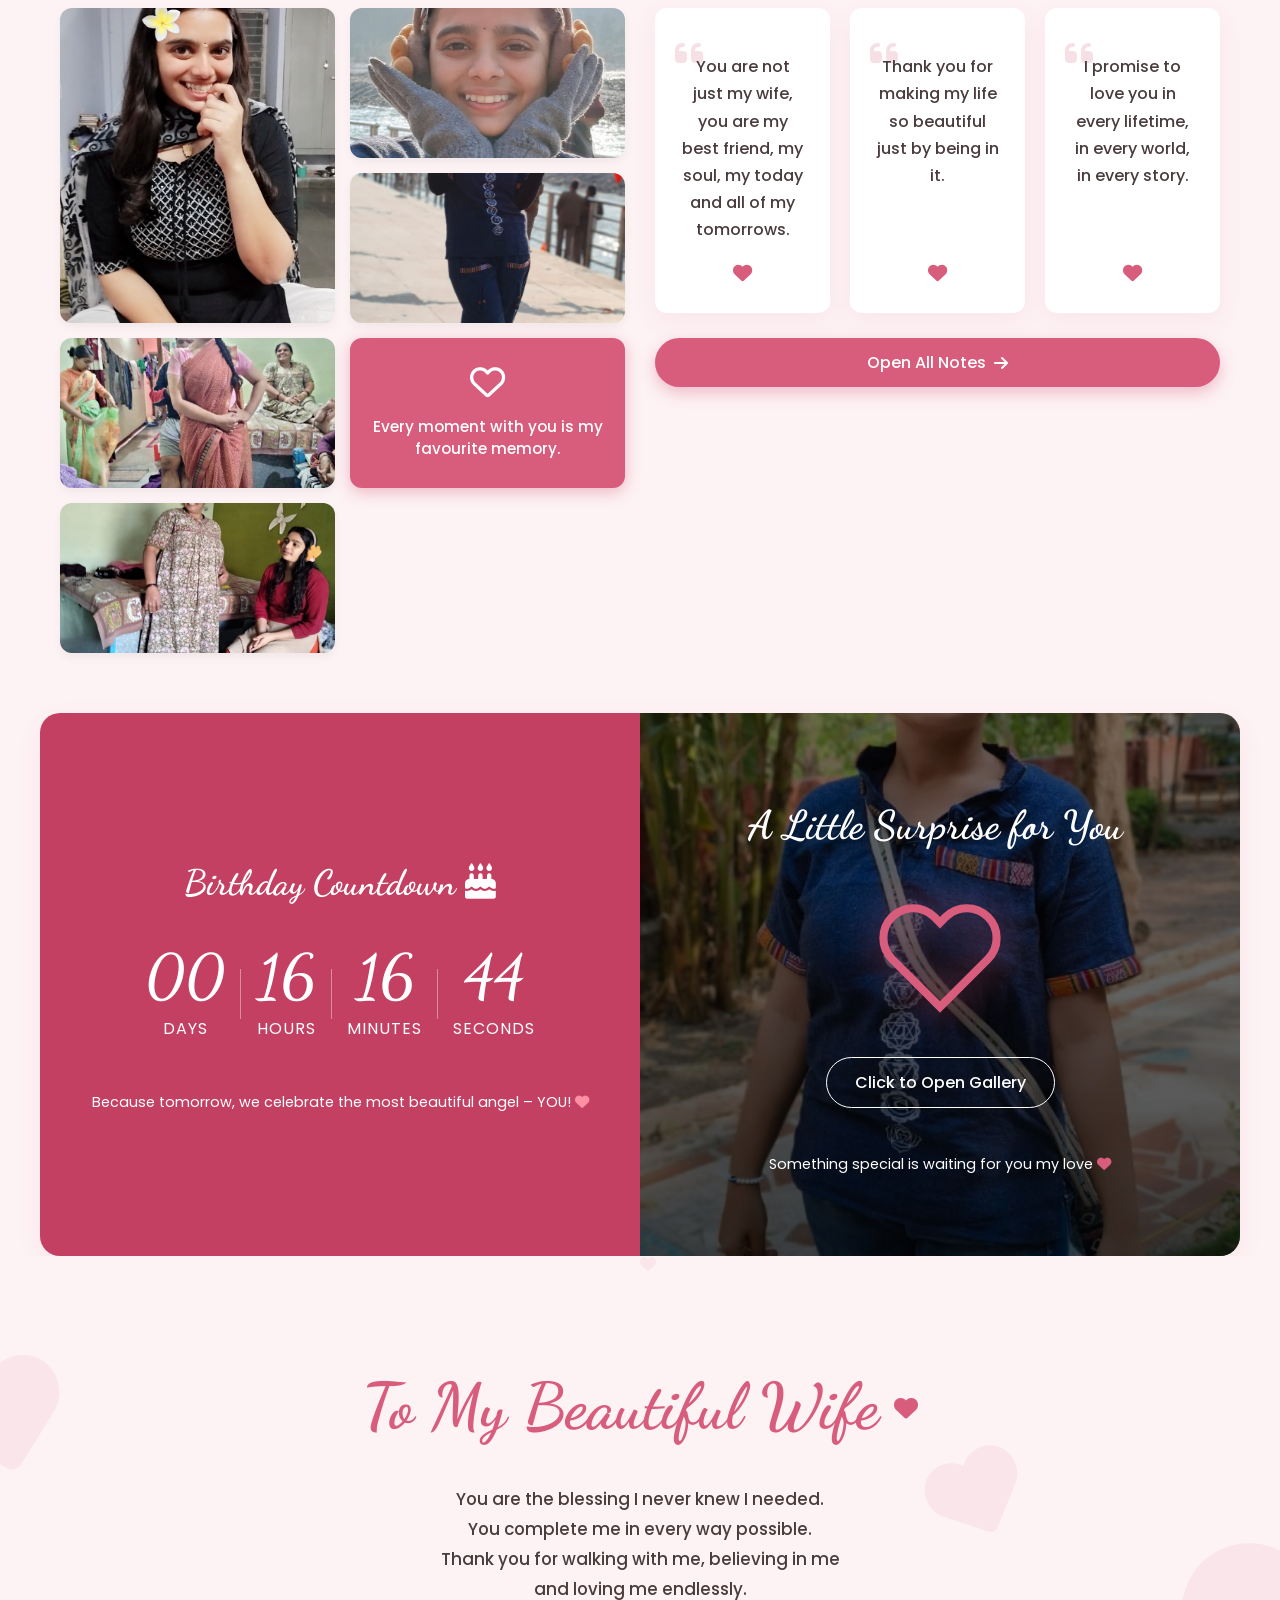
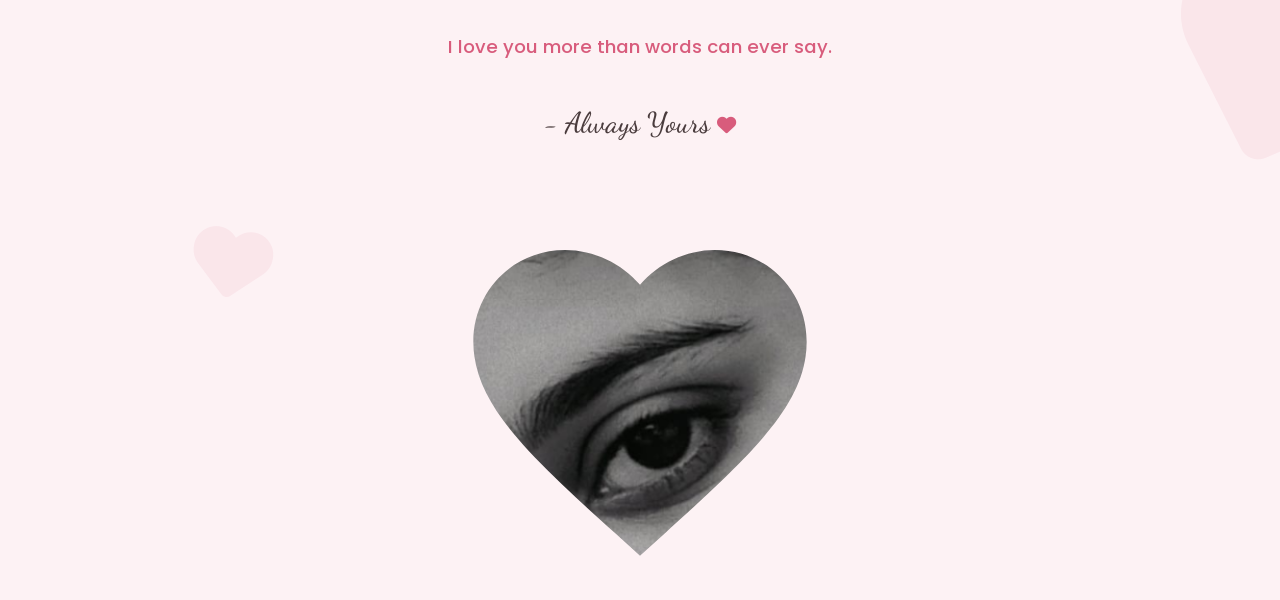
==== commit adb05596: "Sync memories grid with gallery modal to open clicked photo directly" ====
--- a/index.html
+++ b/index.html
@@ -138,17 +138,17 @@
                 <button class="btn outline-btn small-btn click-to-open">Gallery</button>
             </div>
             <div class="memories-grid">
-                <div class="memory-img tall fade-in click-to-open" style="background-image: url('assets/P.jpeg'); cursor: pointer;"></div>
-                <div class="memory-img fade-in click-to-open" style="background-image: url('assets/photo6.jpeg'); cursor: pointer;"></div>
-                <div class="memory-img fade-in click-to-open" style="background-image: url('assets/photo7.jpeg'); cursor: pointer;"></div>
-                <div class="memory-img fade-in click-to-open" style="background-image: url('assets/photo8.jpeg'); cursor: pointer;"></div>
+                <div class="memory-img tall fade-in click-to-open" data-slide="9" style="background-image: url('assets/P.jpeg'); cursor: pointer;"></div>
+                <div class="memory-img fade-in click-to-open" data-slide="5" style="background-image: url('assets/photo6.jpeg'); cursor: pointer;"></div>
+                <div class="memory-img fade-in click-to-open" data-slide="6" style="background-image: url('assets/photo7.jpeg'); cursor: pointer;"></div>
+                <div class="memory-img fade-in click-to-open" data-slide="7" style="background-image: url('assets/photo8.jpeg'); cursor: pointer;"></div>
                 
                 <div class="memory-text-card fade-in">
                     <i class="fa-regular fa-heart"></i>
                     <p>Every moment with you is my favourite memory.</p>
                 </div>
                 
-                <div class="memory-img fade-in click-to-open" style="background-image: url('assets/photo9.jpeg'); cursor: pointer;"></div>
+                <div class="memory-img fade-in click-to-open" data-slide="8" style="background-image: url('assets/photo9.jpeg'); cursor: pointer;"></div>
             </div>
         </div>
 
@@ -291,6 +291,10 @@
                 <div class="gallery-slide">
                     <img src="assets/photo9.png" alt="Our Memory 9">
                     <div class="slide-caption script-font">To a lifetime of love ❤️</div>
+                </div>
+                <div class="gallery-slide">
+                    <img src="assets/P.jpeg" alt="Our Memory 10">
+                    <div class="slide-caption script-font">Always and Forever 💑</div>
                 </div>
                 
                 <a class="prev-slide"><i class="fa-solid fa-chevron-left"></i></a>
@@ -307,6 +311,7 @@
                 <span class="g-dot" data-index="6"></span>
                 <span class="g-dot" data-index="7"></span>
                 <span class="g-dot" data-index="8"></span>
+                <span class="g-dot" data-index="9"></span>
             </div>
         </div>
     </div>
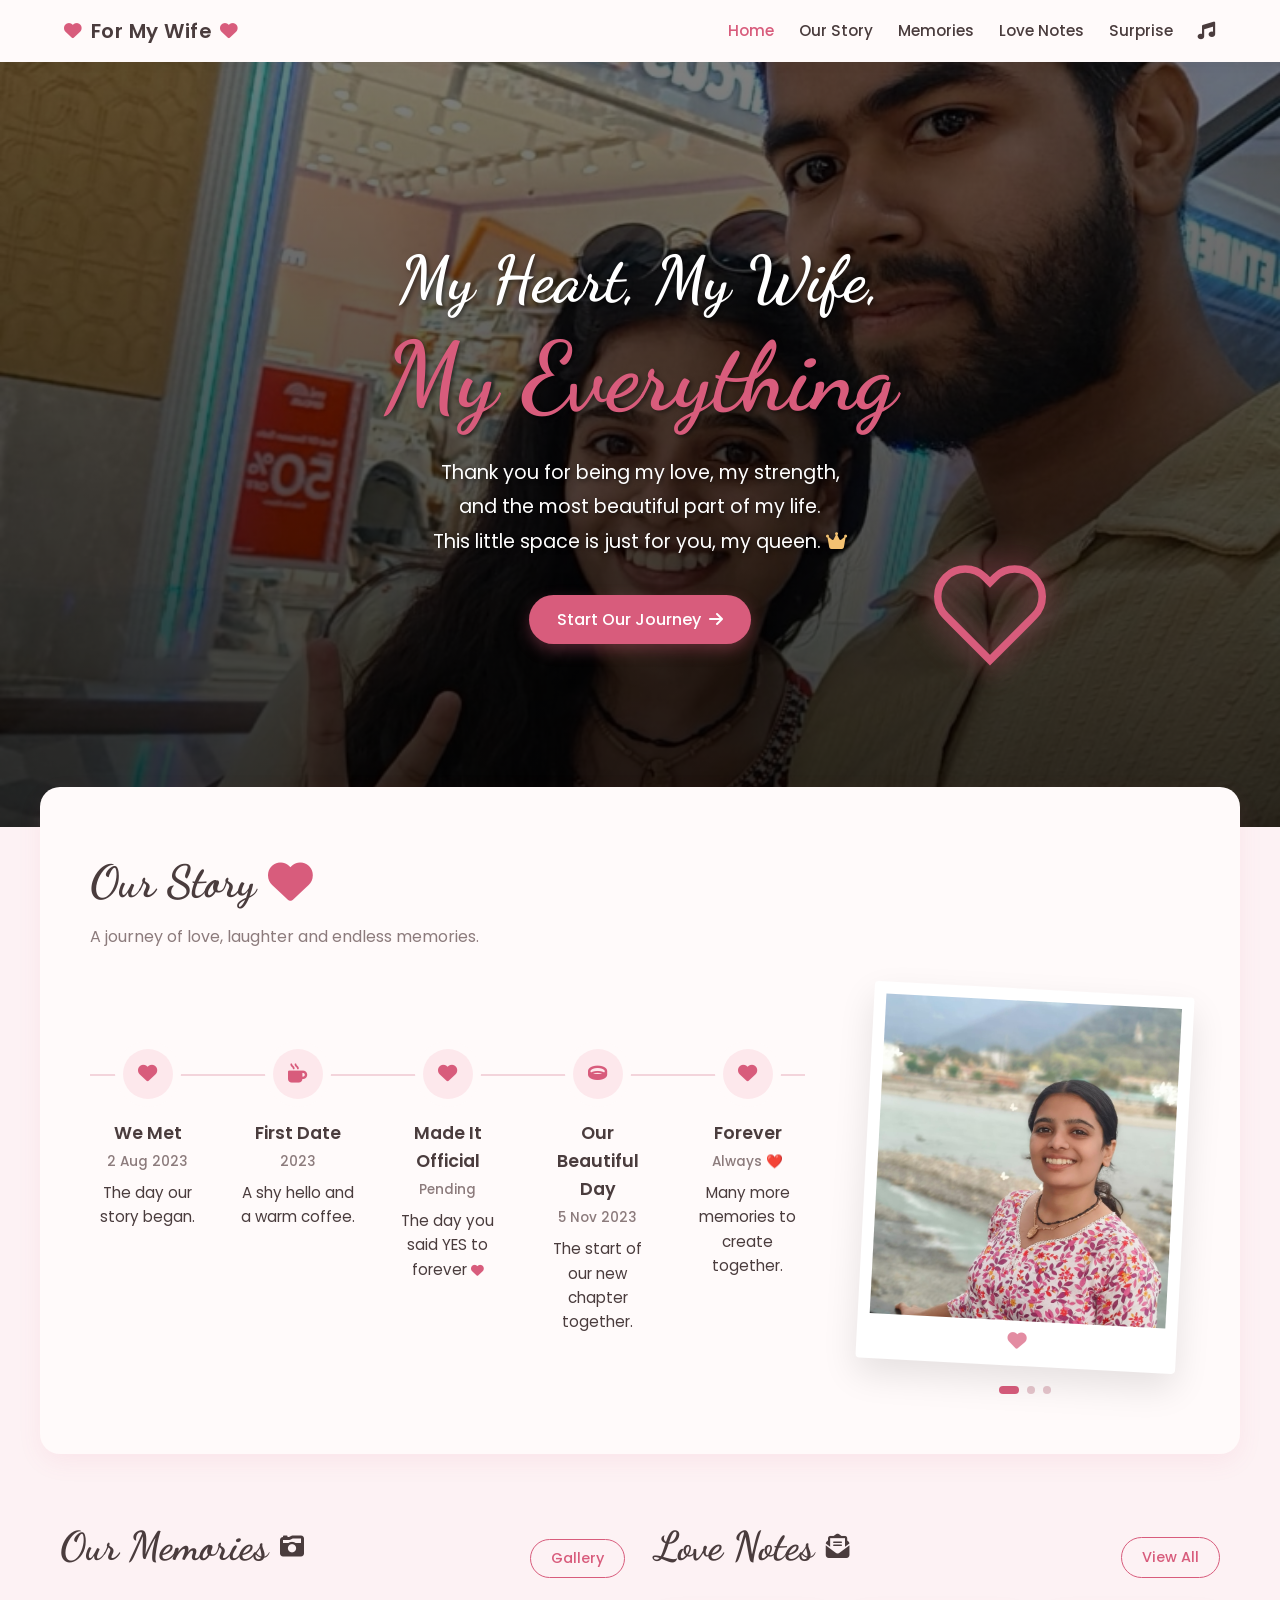
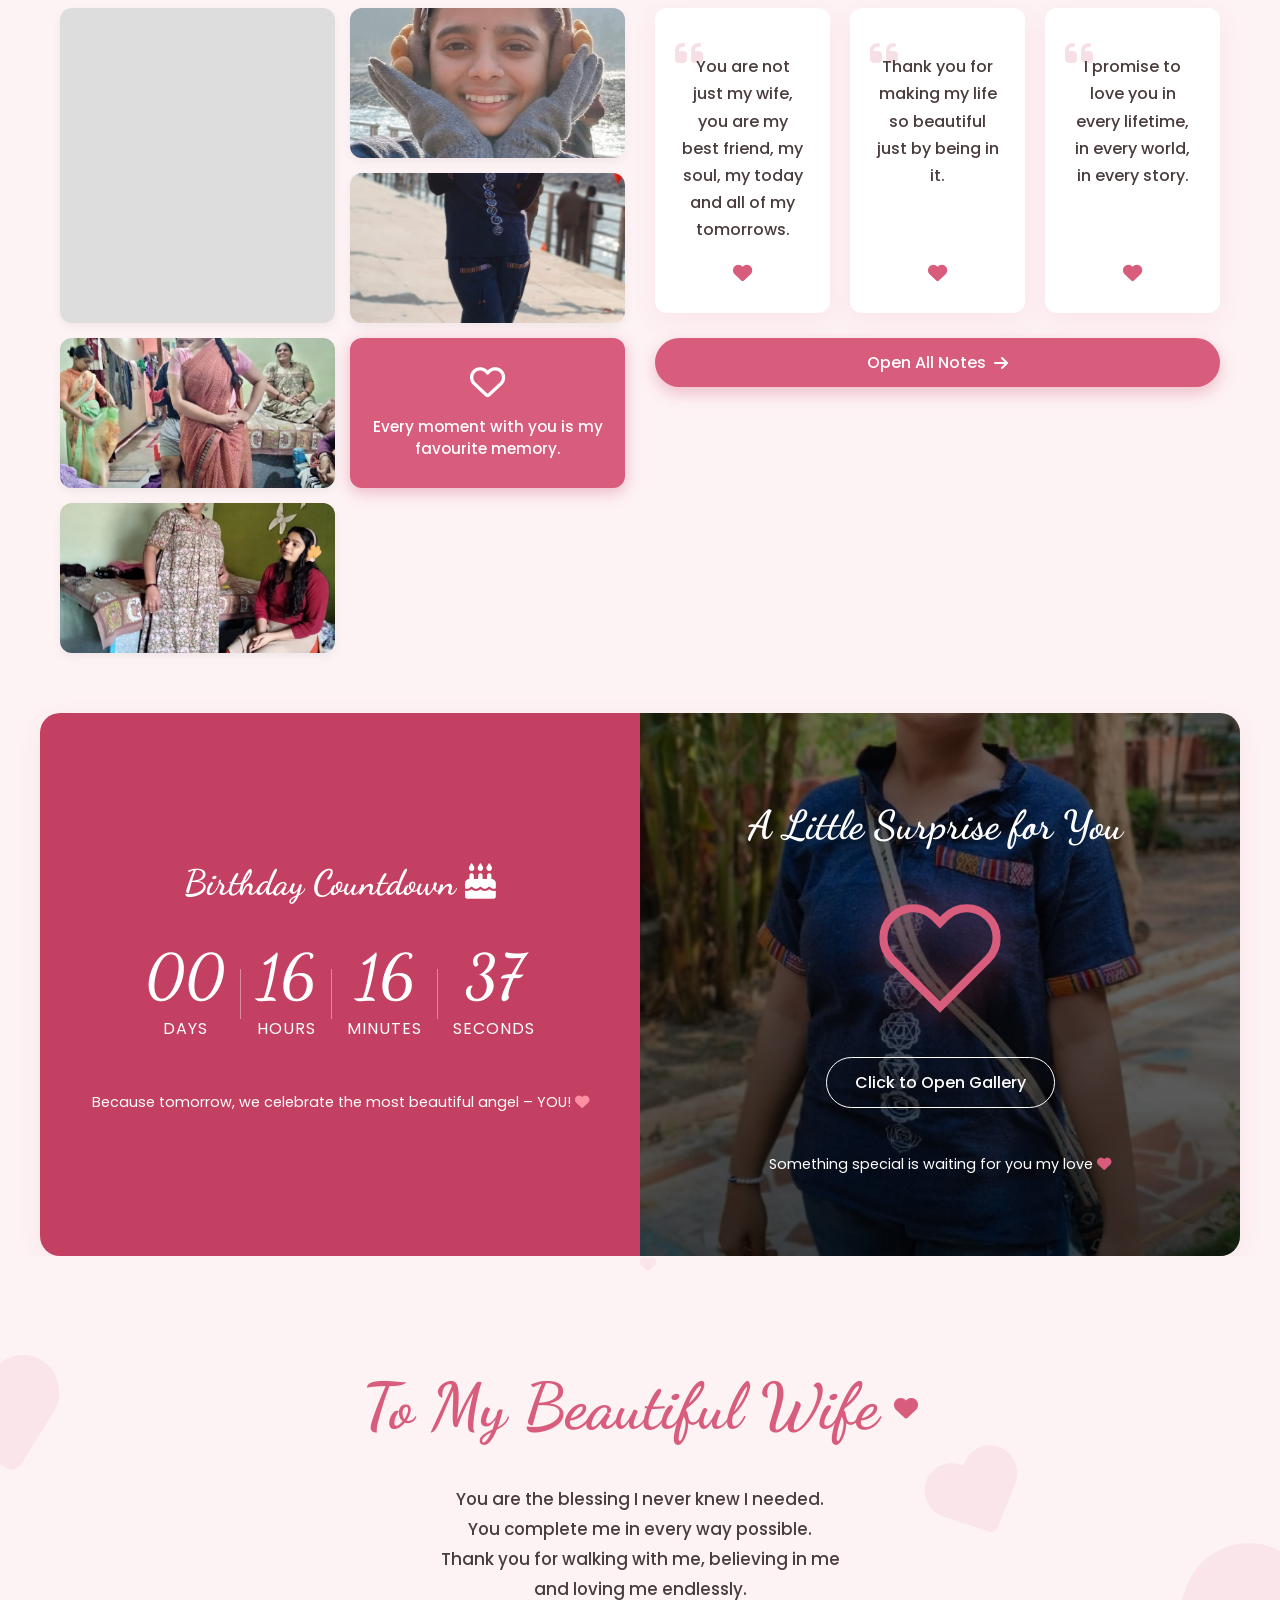
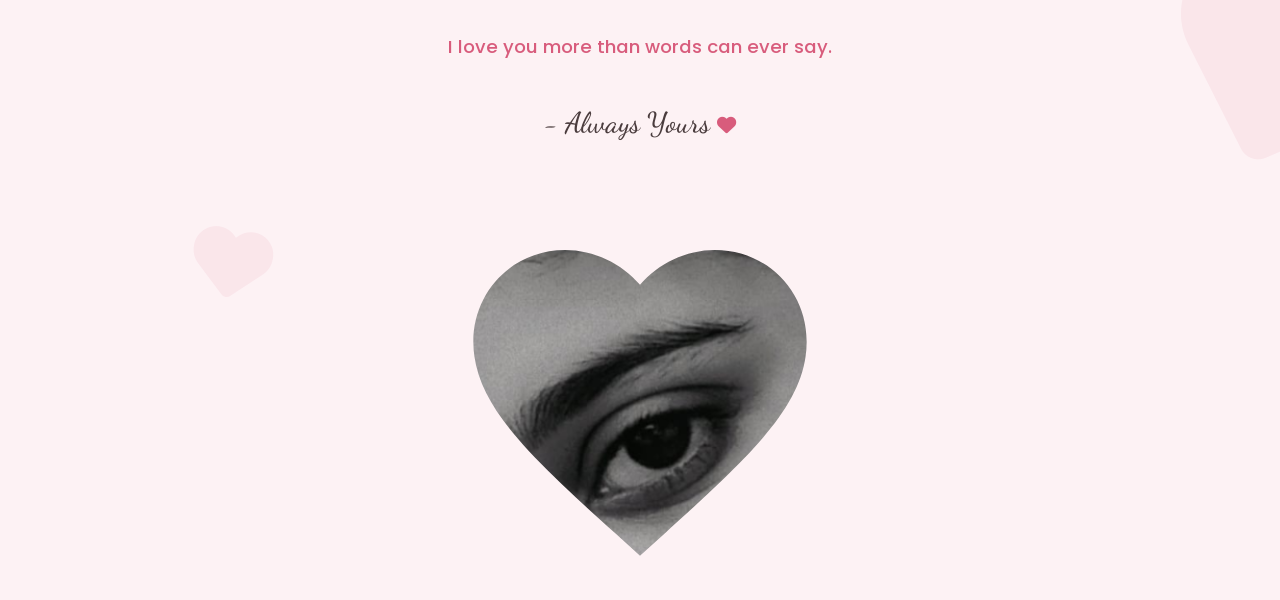
==== commit c5acd264: "Fix broken image paths due to deleted and renamed assets" ====
--- a/index.html
+++ b/index.html
@@ -138,7 +138,7 @@
                 <button class="btn outline-btn small-btn click-to-open">Gallery</button>
             </div>
             <div class="memories-grid">
-                <div class="memory-img tall fade-in click-to-open" data-slide="9" style="background-image: url('assets/P.jpeg'); cursor: pointer;"></div>
+                <div class="memory-img tall fade-in click-to-open" data-slide="9" style="background-image: url('assets/photo10.jpeg'); cursor: pointer;"></div>
                 <div class="memory-img fade-in click-to-open" data-slide="5" style="background-image: url('assets/photo6.jpeg'); cursor: pointer;"></div>
                 <div class="memory-img fade-in click-to-open" data-slide="6" style="background-image: url('assets/photo7.jpeg'); cursor: pointer;"></div>
                 <div class="memory-img fade-in click-to-open" data-slide="7" style="background-image: url('assets/photo8.jpeg'); cursor: pointer;"></div>
@@ -277,23 +277,23 @@
                     <div class="slide-caption script-font">My heart belongs to you, always 💖</div>
                 </div>
                 <div class="gallery-slide">
-                    <img src="assets/photo6.png" alt="Our Memory 6">
+                    <img src="assets/photo6.jpeg" alt="Our Memory 6">
                     <div class="slide-caption script-font">You are my safe place 🏡</div>
                 </div>
                 <div class="gallery-slide">
-                    <img src="assets/photo7.png" alt="Our Memory 7">
+                    <img src="assets/photo7.jpeg" alt="Our Memory 7">
                     <div class="slide-caption script-font">Life is beautiful with you 🌸</div>
                 </div>
                 <div class="gallery-slide">
-                    <img src="assets/photo8.png" alt="Our Memory 8">
+                    <img src="assets/photo8.jpeg" alt="Our Memory 8">
                     <div class="slide-caption script-font">My soulmate and my best friend 💑</div>
                 </div>
                 <div class="gallery-slide">
-                    <img src="assets/photo9.png" alt="Our Memory 9">
+                    <img src="assets/photo9.jpeg" alt="Our Memory 9">
                     <div class="slide-caption script-font">To a lifetime of love ❤️</div>
                 </div>
                 <div class="gallery-slide">
-                    <img src="assets/P.jpeg" alt="Our Memory 10">
+                    <img src="assets/photo10.jpeg" alt="Our Memory 10">
                     <div class="slide-caption script-font">Always and Forever 💑</div>
                 </div>
                 
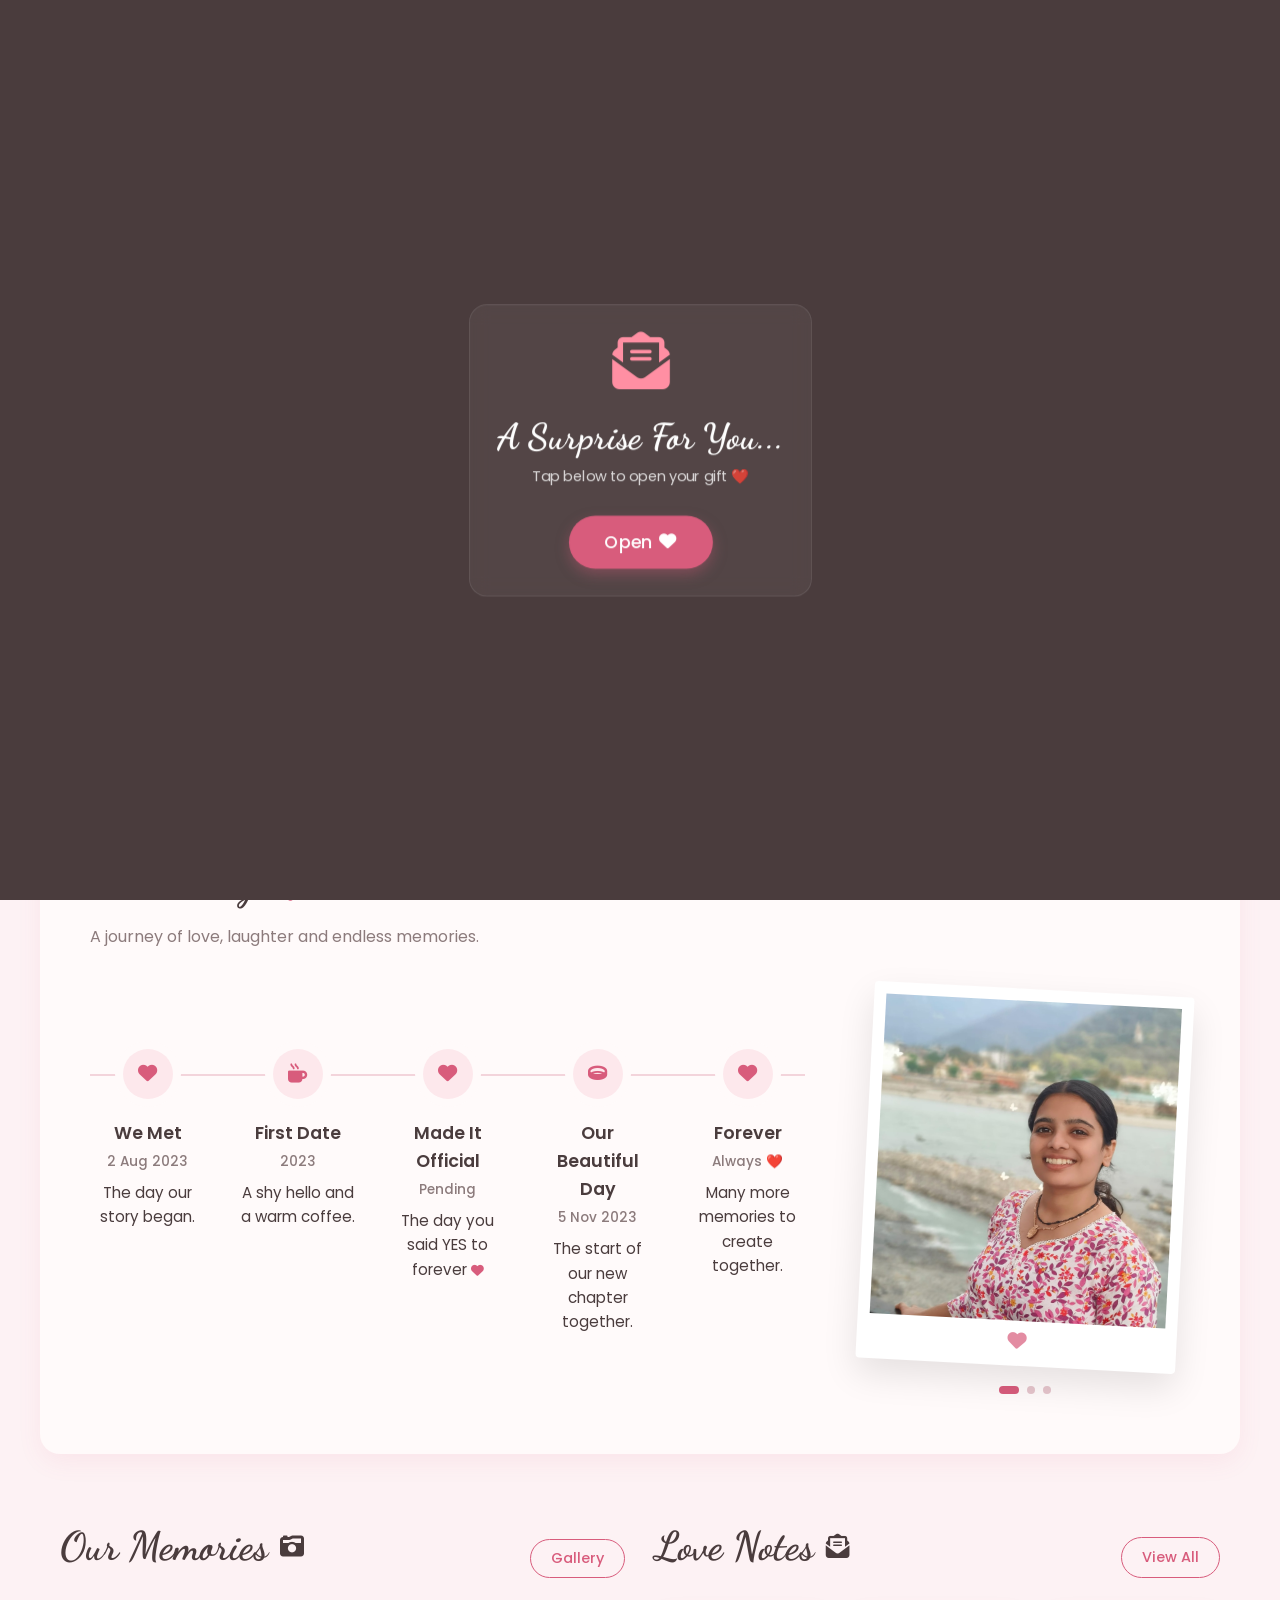
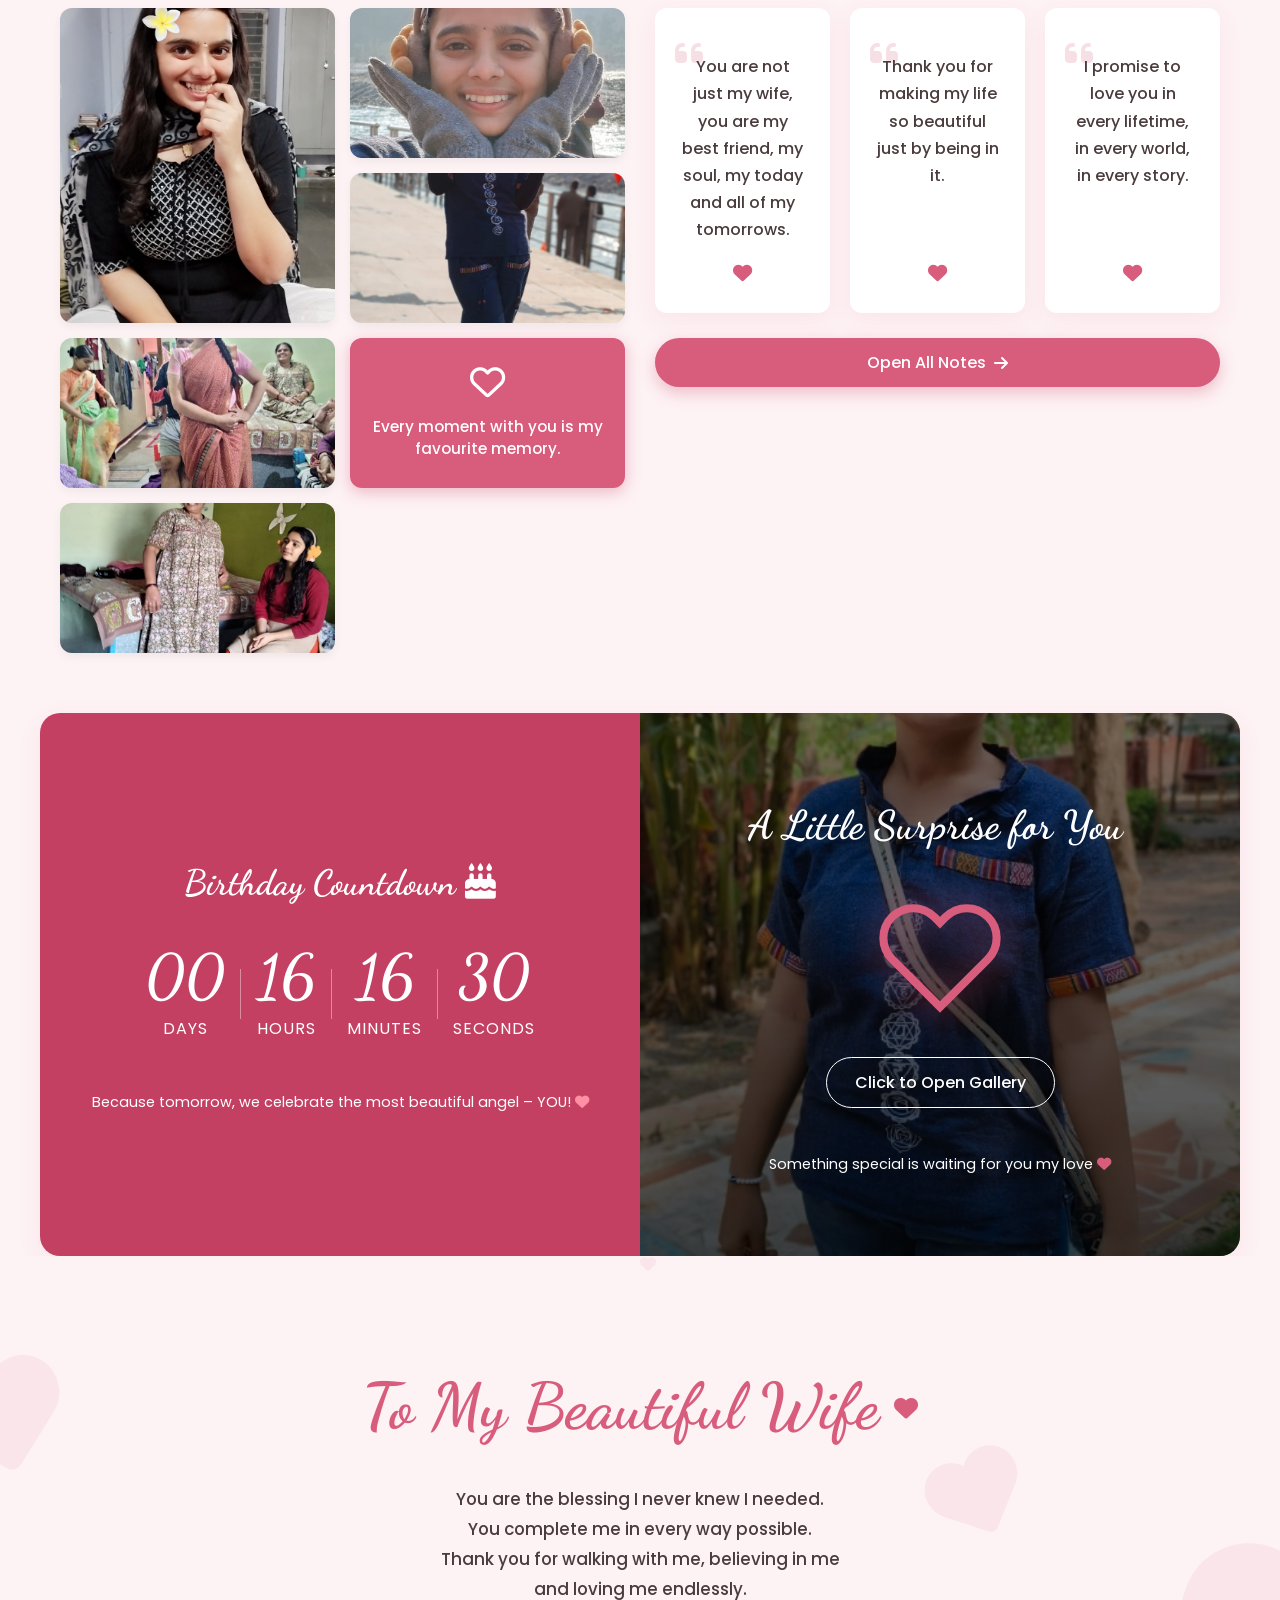
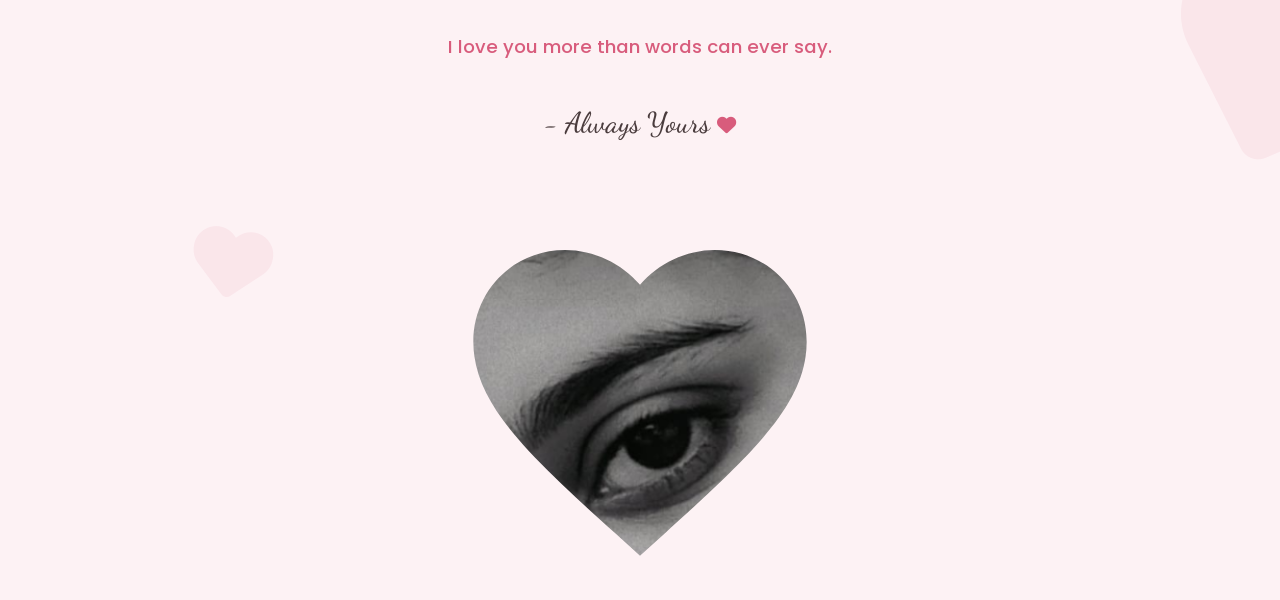
==== commit fd96d303: "Add romantic welcome overlay with background music looping exactly from 33s to 52s" ====
--- a/index.html
+++ b/index.html
@@ -12,6 +12,15 @@
     <link rel="stylesheet" href="style.css">
 </head>
 <body>
+    <!-- Welcome Overlay -->
+    <div id="welcome-overlay" class="welcome-overlay">
+        <div class="welcome-content">
+            <i class="fa-solid fa-envelope-open-text" style="font-size: 4rem; color: #ff8fa3; margin-bottom: 20px;"></i>
+            <h2 class="script-font" style="font-size: 2.5rem; color: white;">A Surprise For You...</h2>
+            <p style="color: rgba(255,255,255,0.8); margin-bottom: 30px;">Tap below to open your gift ❤️</p>
+            <button id="enter-btn" class="btn primary-btn" style="font-size: 1.2rem; padding: 15px 40px;">Open <i class="fa-solid fa-heart"></i></button>
+        </div>
+    </div>
 
     <!-- Navigation -->
     <nav class="navbar">
@@ -317,8 +326,8 @@
     </div>
 
     <!-- Audio element (hidden) -->
-    <audio id="bg-music" loop>
-        <source src="" type="audio/mpeg">
+    <audio id="bg-music">
+        <source src="assets/song.mp3" type="audio/mpeg">
     </audio>
 
     <script src="script.js"></script>
--- a/style.css
+++ b/style.css
@@ -1189,3 +1189,39 @@
         opacity: 0;
     }
 }
+
+/* Welcome Overlay */
+.welcome-overlay {
+    position: fixed;
+    top: 0;
+    left: 0;
+    width: 100vw;
+    height: 100vh;
+    background-color: var(--dark-text);
+    z-index: 9999;
+    display: flex;
+    justify-content: center;
+    align-items: center;
+    transition: opacity 1s ease, visibility 1s ease;
+}
+
+.welcome-overlay.hidden {
+    opacity: 0;
+    visibility: hidden;
+}
+
+.welcome-content {
+    text-align: center;
+    padding: 30px;
+    background: rgba(255,255,255,0.05);
+    backdrop-filter: blur(10px);
+    border-radius: 20px;
+    border: 1px solid rgba(255,255,255,0.1);
+    transform: scale(0.9);
+    animation: pulseWelcome 2s infinite alternate;
+}
+
+@keyframes pulseWelcome {
+    from { transform: scale(0.95); }
+    to { transform: scale(1.05); }
+}
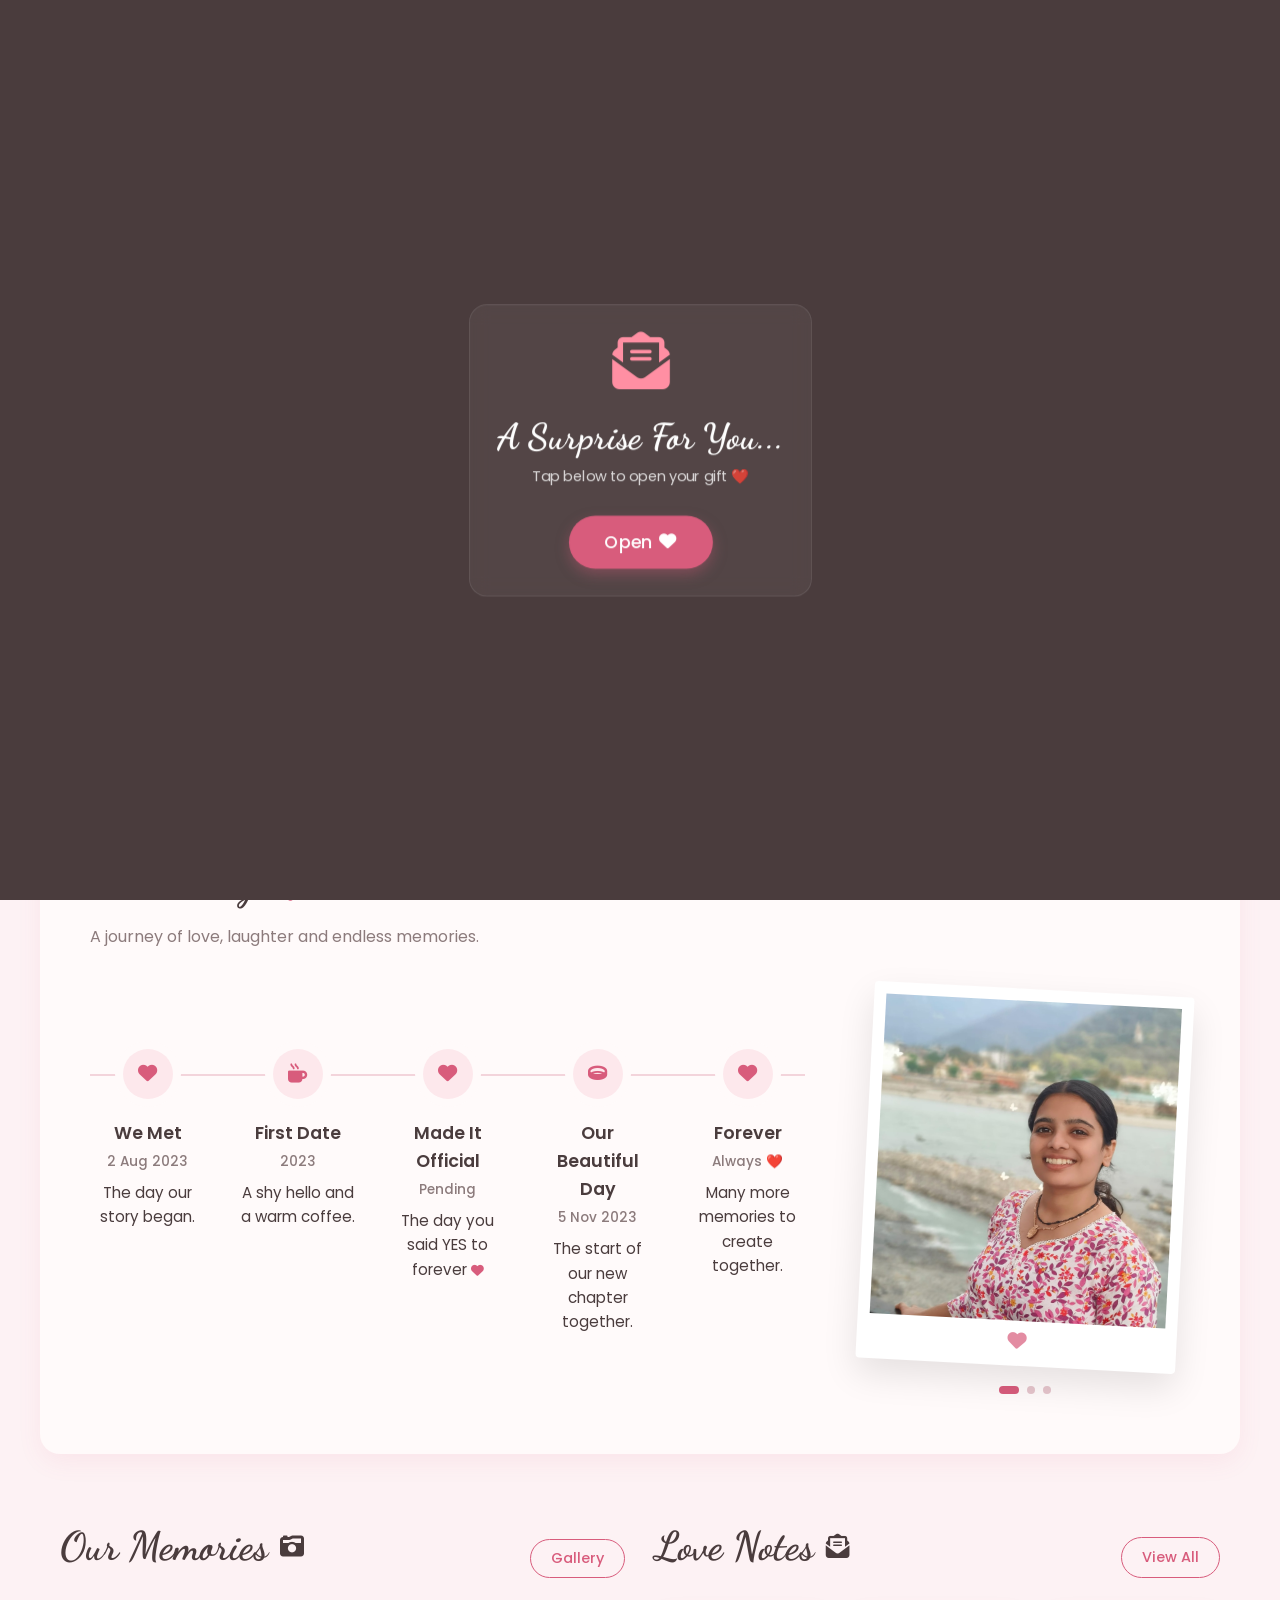
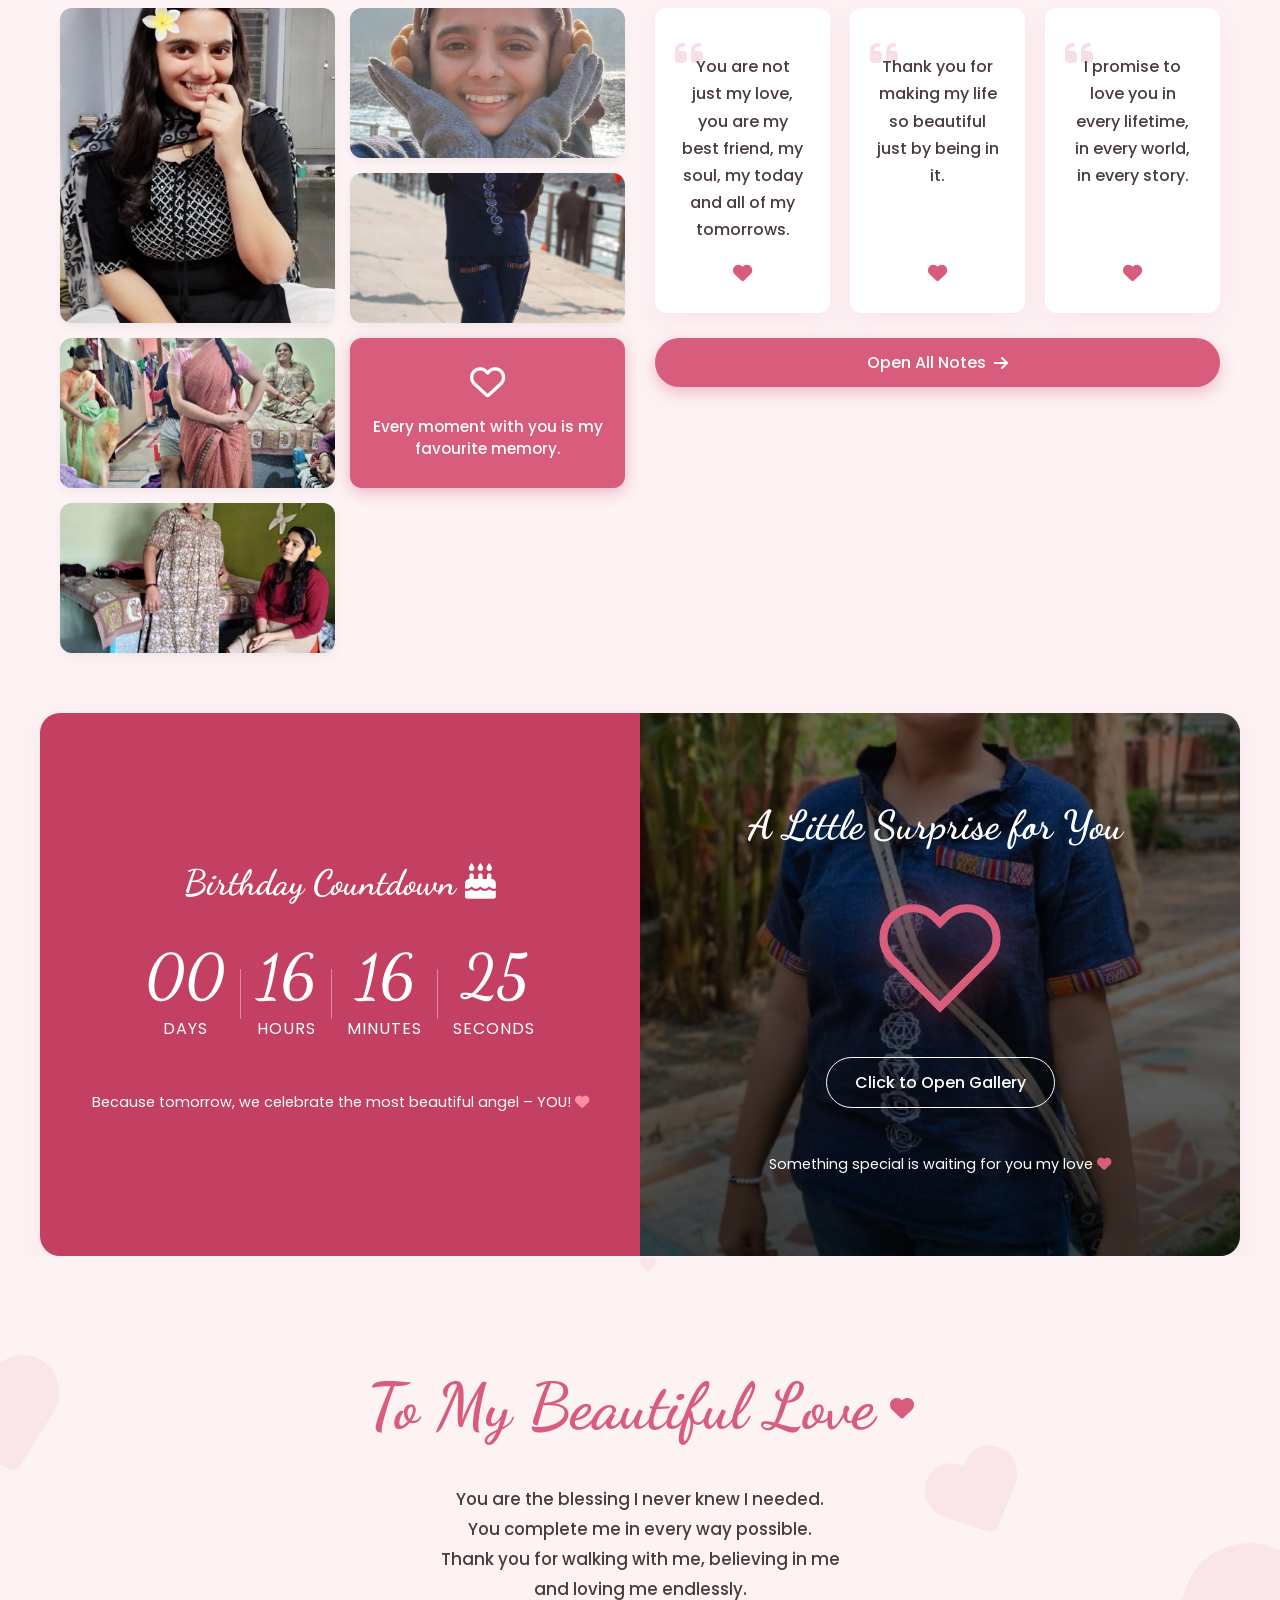
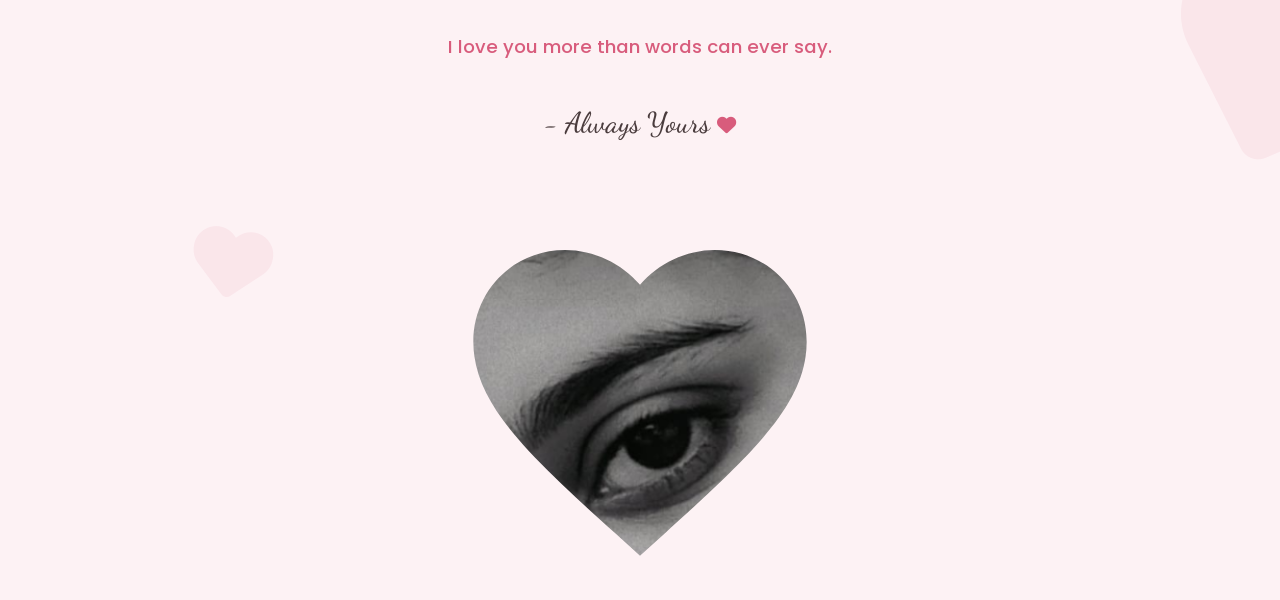
==== commit 73b3b7c1: "Update references from Wife to Love" ====
--- a/index.html
+++ b/index.html
@@ -3,7 +3,7 @@
 <head>
     <meta charset="UTF-8">
     <meta name="viewport" content="width=device-width, initial-scale=1.0">
-    <title>For My Wife</title>
+    <title>For My Love</title>
     <!-- Google Fonts -->
     <link href="https://fonts.googleapis.com/css2?family=Dancing+Script:wght@600;700&family=Poppins:wght@300;400;500;600&display=swap" rel="stylesheet">
     <!-- Font Awesome Icons -->
@@ -25,7 +25,7 @@
     <!-- Navigation -->
     <nav class="navbar">
         <div class="logo">
-            <i class="fa-solid fa-heart logo-heart"></i> For My Wife <i class="fa-solid fa-heart logo-heart"></i>
+            <i class="fa-solid fa-heart logo-heart"></i> For My Love <i class="fa-solid fa-heart logo-heart"></i>
         </div>
         <ul class="nav-links">
             <li><a href="#home" class="active">Home</a></li>
@@ -55,7 +55,7 @@
     <!-- Hero Section -->
     <header id="home" class="hero" style="background-image: linear-gradient(rgba(0,0,0,0.5), rgba(0,0,0,0.8)), url('assets/photo1.jpg');">
         <div class="hero-content">
-            <h1 class="script-font text-shadow">My Heart, My Wife,<br><span class="highlight">My Everything</span></h1>
+            <h1 class="script-font text-shadow">My Heart, My Love,<br><span class="highlight">My Everything</span></h1>
             <p class="text-shadow">Thank you for being my love, my strength,<br>and the most beautiful part of my life.<br>This little space is just for you, my queen. <i class="fa-solid fa-crown text-gold"></i></p>
             <a href="#story" class="btn primary-btn pulse-anim">Start Our Journey <i class="fa-solid fa-arrow-right"></i></a>
         </div>
@@ -170,7 +170,7 @@
             <div class="notes-grid">
                 <div class="note-card slide-up">
                     <div class="quote-icon"><i class="fa-solid fa-quote-left"></i></div>
-                    <p>You are not just my wife, you are my best friend, my soul, my today and all of my tomorrows.</p>
+                    <p>You are not just my love, you are my best friend, my soul, my today and all of my tomorrows.</p>
                     <i class="fa-solid fa-heart note-heart"></i>
                 </div>
                 <div class="note-card slide-up" style="animation-delay: 0.1s;">
@@ -247,7 +247,7 @@
         </div>
 
         <div class="footer-content">
-            <h2 class="script-font">To My Beautiful Wife <i class="fa-solid fa-heart text-pink" style="font-size: 1.5rem;"></i></h2>
+            <h2 class="script-font">To My Beautiful Love <i class="fa-solid fa-heart text-pink" style="font-size: 1.5rem;"></i></h2>
             <p>You are the blessing I never knew I needed.<br>You complete me in every way possible.<br>Thank you for walking with me, believing in me<br>and loving me endlessly.</p>
             <p class="highlight-text">I love you more than words can ever say.</p>
             <p class="signature script-font">- Always Yours <i class="fa-solid fa-heart text-pink" style="font-size: 1.2rem;"></i></p>
